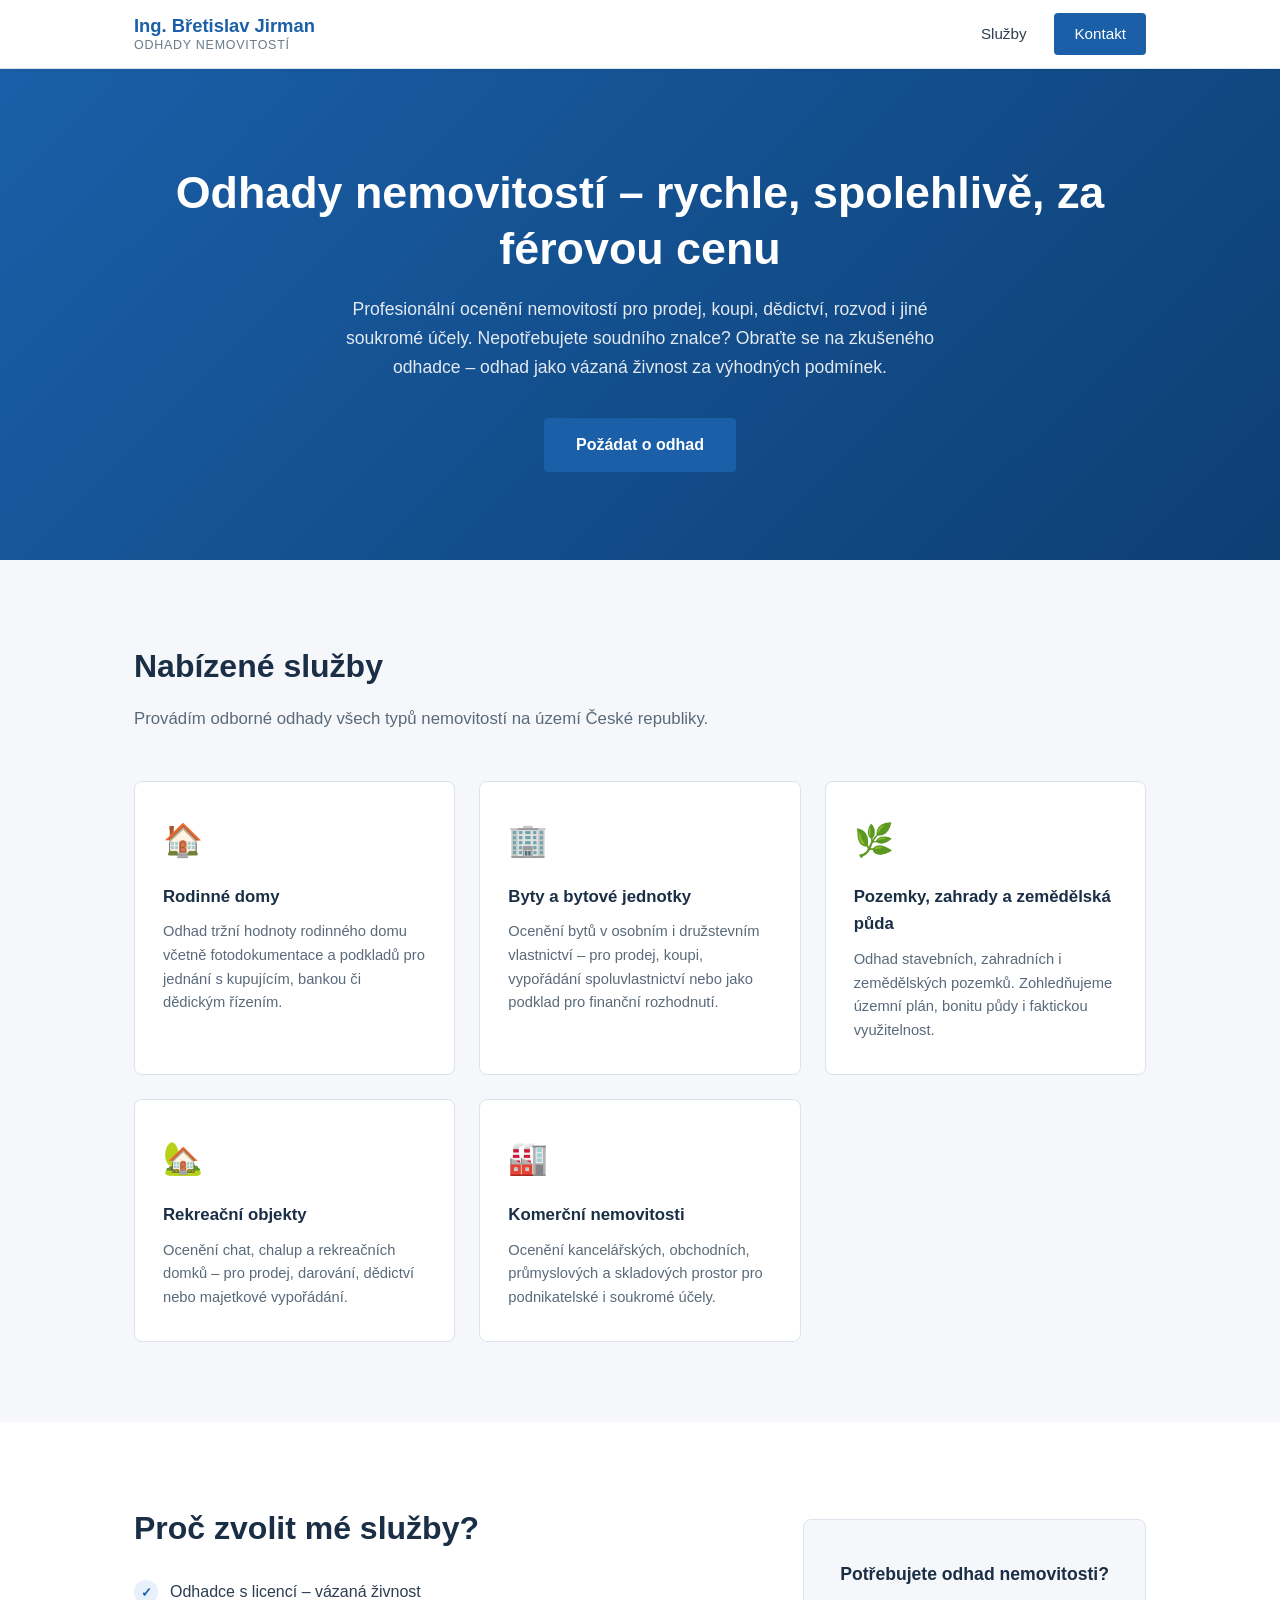
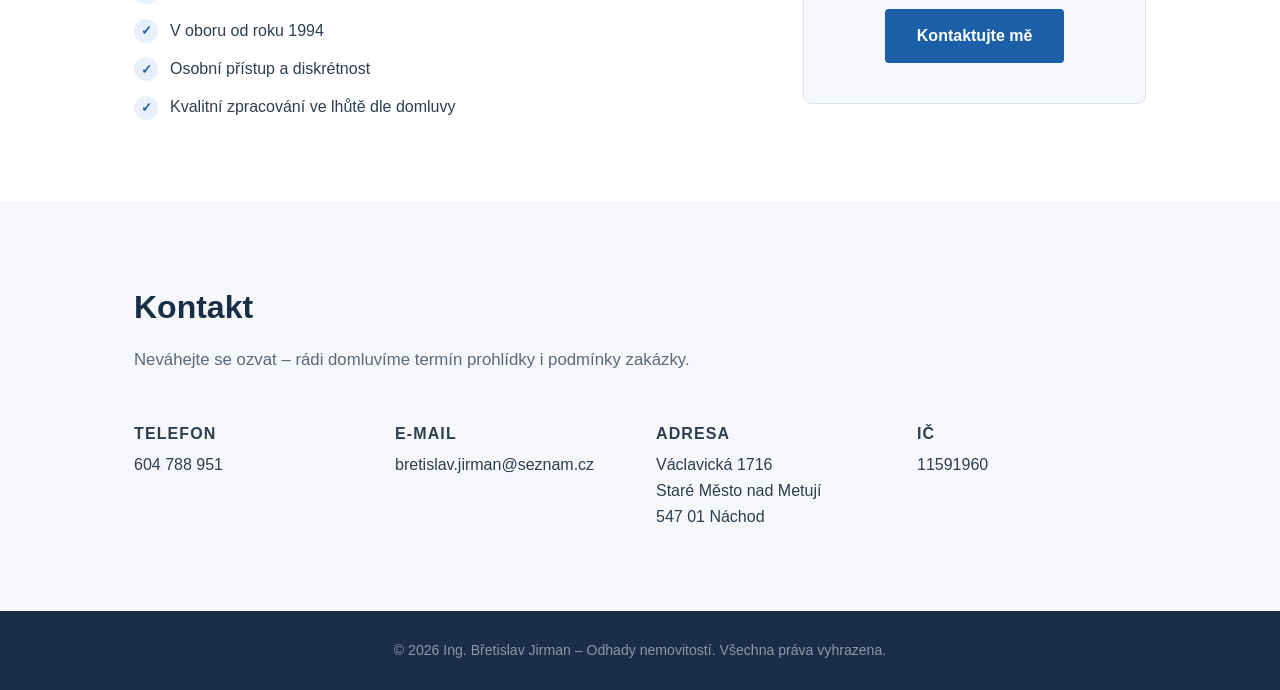
==== znalec/index.html @ d300d103 "feat(znalec): add /znalec page with updated copy and services - New hero h1 and perex (odhadce / váz" ====
<!DOCTYPE html>
<html lang="cs">
<head>
  <meta charset="UTF-8" />
  <meta name="viewport" content="width=device-width, initial-scale=1.0" />
  <title>Odhady a oceňování nemovitostí | Ing. Břetislav Jirman</title>
  <meta name="description" content="Profesionální ocenění nemovitostí pro prodej, koupi, dědictví, rozvod i jiné soukromé účely. Domy, byty, pozemky i komerční objekty po celé ČR. Náchod.">
  <link rel="canonical" href="https://www.jirman.cz/znalec/">

  <meta property="og:type" content="website">
  <meta property="og:url" content="https://www.jirman.cz/znalec/">
  <meta property="og:title" content="Odhady a oceňování nemovitostí | Ing. Břetislav Jirman">
  <meta property="og:description" content="Profesionální ocenění nemovitostí pro prodej, koupi, dědictví, rozvod i jiné soukromé účely. Domy, byty, pozemky i komerční objekty po celé ČR. Náchod.">
  <!-- og:image: doplňte konkrétní 1200×630 obrázek -->
  <meta name="twitter:card" content="summary_large_image">

  <link rel="stylesheet" href="styles.css" />
</head>
<body>

  <!-- HEADER -->
  <header class="site-header">
    <div class="container">
      <div class="logo">
        <span class="logo-name">Ing. Břetislav Jirman</span>
        <span class="logo-tagline">Odhady nemovitostí</span>
      </div>
      <nav class="main-nav">
        <a href="#sluzby">Služby</a>
        <a href="#kontakt" class="btn-nav">Kontakt</a>
      </nav>
    </div>
  </header>

  <!-- HERO -->
  <section class="hero">
    <div class="container">
      <h1>Odhady nemovitostí – rychle, spolehlivě, za férovou cenu</h1>
      <p class="hero-sub">Profesionální ocenění nemovitostí pro prodej, koupi, dědictví, rozvod i jiné soukromé účely. Nepotřebujete soudního znalce? Obraťte se na zkušeného odhadce – odhad jako vázaná živnost za výhodných podmínek.</p>
      <a href="#kontakt" class="btn-primary">Požádat o odhad</a>
    </div>
  </section>

  <!-- SLUŽBY -->
  <section id="sluzby" class="services">
    <div class="container">
      <h2>Nabízené služby</h2>
      <p class="section-sub">Provádím odborné odhady všech typů nemovitostí na území České republiky.</p>
      <div class="services-grid">

        <div class="service-card">
          <div class="service-icon">🏠</div>
          <h3>Rodinné domy</h3>
          <p>Odhad tržní hodnoty rodinného domu včetně fotodokumentace a podkladů pro jednání s kupujícím, bankou či dědickým řízením.</p>
        </div>

        <div class="service-card">
          <div class="service-icon">🏢</div>
          <h3>Byty a bytové jednotky</h3>
          <p>Ocenění bytů v osobním i družstevním vlastnictví – pro prodej, koupi, vypořádání spoluvlastnictví nebo jako podklad pro finanční rozhodnutí.</p>
        </div>

        <div class="service-card">
          <div class="service-icon">🌿</div>
          <h3>Pozemky, zahrady a zemědělská půda</h3>
          <p>Odhad stavebních, zahradních i zemědělských pozemků. Zohledňujeme územní plán, bonitu půdy i faktickou využitelnost.</p>
        </div>

        <div class="service-card">
          <div class="service-icon">🏡</div>
          <h3>Rekreační objekty</h3>
          <p>Ocenění chat, chalup a rekreačních domků – pro prodej, darování, dědictví nebo majetkové vypořádání.</p>
        </div>

        <div class="service-card">
          <div class="service-icon">🏭</div>
          <h3>Komerční nemovitosti</h3>
          <p>Ocenění kancelářských, obchodních, průmyslových a skladových prostor pro podnikatelské i soukromé účely.</p>
        </div>

      </div>
    </div>
  </section>

  <!-- PROČ JÁ -->
  <section class="why">
    <div class="container why-inner">
      <div class="why-text">
        <h2>Proč zvolit mé služby?</h2>
        <ul class="why-list">
          <li><span class="check">✓</span> Odhadce s licencí – vázaná živnost</li>
          <li><span class="check">✓</span> V oboru od roku 1994</li>
          <li><span class="check">✓</span> Osobní přístup a diskrétnost</li>
          <li><span class="check">✓</span> Kvalitní zpracování ve lhůtě dle domluvy</li>
        </ul>
      </div>
      <div class="why-cta">
        <p>Potřebujete odhad nemovitosti?</p>
        <a href="#kontakt" class="btn-primary">Kontaktujte mě</a>
      </div>
    </div>
  </section>

  <!-- KONTAKT -->
  <section id="kontakt" class="contact">
    <div class="container">
      <h2>Kontakt</h2>
      <p class="section-sub">Neváhejte se ozvat – rádi domluvíme termín prohlídky i podmínky zakázky.</p>

      <div class="contact-info-only">
        <div class="contact-item">
          <span class="contact-label">Telefon</span>
          <a href="tel:+420604788951">604 788 951</a>
        </div>
        <div class="contact-item">
          <span class="contact-label">E-mail</span>
          <a href="mailto:bretislav.jirman@seznam.cz">bretislav.jirman@seznam.cz</a>
        </div>
        <div class="contact-item">
          <span class="contact-label">Adresa</span>
          <span>Václavická 1716<br>Staré Město nad Metují<br>547 01 Náchod</span>
        </div>
        <div class="contact-item">
          <span class="contact-label">IČ</span>
          <a href="https://rzp.gov.cz/verejne-udaje/cs/udaje/vyber-subjektu;ico=11591960;roleSubjektu=P" target="_blank" rel="noopener">11591960</a>
        </div>
      </div>
    </div>
  </section>

  <!-- FOOTER -->
  <footer class="site-footer">
    <div class="container">
      <p>&copy; 2026 Ing. Břetislav Jirman – Odhady nemovitostí. Všechna práva vyhrazena.</p>
    </div>
  </footer>

</body>
</html>
---- znalec/styles.css ----
/* ============================================================
   Břetislav Jirman – Odhady nemovitostí
   Profesionální, střídmý styl
   ============================================================ */

/* --- Reset & Base --- */
*, *::before, *::after { box-sizing: border-box; margin: 0; padding: 0; }

html { scroll-behavior: smooth; }

body {
  font-family: 'Segoe UI', Arial, sans-serif;
  font-size: 16px;
  line-height: 1.65;
  color: #2c3e50;
  background: #fff;
}

a { color: #1a5fa8; text-decoration: none; }
a:hover { text-decoration: underline; }

img { max-width: 100%; display: block; }

.container {
  max-width: 1060px;
  margin: 0 auto;
  padding: 0 24px;
}

/* --- Buttons --- */
.btn-primary {
  display: inline-block;
  background: #1a5fa8;
  color: #fff;
  padding: 14px 32px;
  border-radius: 4px;
  font-size: 1rem;
  font-weight: 600;
  border: none;
  cursor: pointer;
  transition: background 0.2s;
}
.btn-primary:hover { background: #154d8a; text-decoration: none; }

.btn-full { width: 100%; text-align: center; }

.btn-nav {
  background: #1a5fa8;
  color: #fff !important;
  padding: 8px 20px;
  border-radius: 4px;
  font-weight: 600;
  transition: background 0.2s;
}
.btn-nav:hover { background: #154d8a; text-decoration: none; }

/* --- Header --- */
.site-header {
  position: sticky;
  top: 0;
  z-index: 100;
  background: #fff;
  border-bottom: 1px solid #dde3ec;
  box-shadow: 0 1px 4px rgba(0,0,0,0.06);
}

.site-header .container {
  display: flex;
  align-items: center;
  justify-content: space-between;
  height: 68px;
}

.logo {
  display: flex;
  flex-direction: column;
  line-height: 1.2;
}
.logo-name {
  font-size: 1.15rem;
  font-weight: 700;
  color: #1a5fa8;
}
.logo-tagline {
  font-size: 0.78rem;
  color: #6b7a8d;
  text-transform: uppercase;
  letter-spacing: 0.06em;
}

.main-nav {
  display: flex;
  align-items: center;
  gap: 28px;
}
.main-nav a {
  font-size: 0.95rem;
  font-weight: 500;
  color: #2c3e50;
}
.main-nav a:hover { color: #1a5fa8; text-decoration: none; }

/* --- Hero --- */
.hero {
  background: linear-gradient(135deg, #1a5fa8 0%, #0d3f73 100%);
  color: #fff;
  padding: 96px 0 88px;
  text-align: center;
}

.hero h1 {
  font-size: clamp(1.8rem, 4vw, 2.8rem);
  font-weight: 700;
  margin-bottom: 18px;
  line-height: 1.25;
}

.hero-sub {
  font-size: 1.1rem;
  opacity: 0.88;
  max-width: 600px;
  margin: 0 auto 36px;
}

/* --- Section commons --- */
.services, .why, .contact {
  padding: 80px 0;
}

h2 {
  font-size: clamp(1.4rem, 3vw, 2rem);
  font-weight: 700;
  color: #1a2e45;
  margin-bottom: 12px;
}

.section-sub {
  color: #5a6a7a;
  font-size: 1.05rem;
  max-width: 600px;
  margin-bottom: 48px;
}

/* --- Services grid --- */
.services { background: #f5f7fa; }

.services-grid {
  display: grid;
  grid-template-columns: repeat(auto-fit, minmax(280px, 1fr));
  gap: 24px;
}

.service-card {
  background: #fff;
  border: 1px solid #dde3ec;
  border-radius: 8px;
  padding: 32px 28px;
  transition: box-shadow 0.2s, border-color 0.2s;
}
.service-card:hover {
  box-shadow: 0 4px 16px rgba(26,95,168,0.1);
  border-color: #b8cee8;
}

.service-icon {
  font-size: 2rem;
  margin-bottom: 16px;
}

.service-card h3 {
  font-size: 1.05rem;
  font-weight: 700;
  color: #1a2e45;
  margin-bottom: 10px;
}

.service-card p {
  font-size: 0.92rem;
  color: #5a6a7a;
  line-height: 1.6;
}

/* --- Why section --- */
.why { background: #fff; }

.why-inner {
  display: flex;
  align-items: center;
  gap: 64px;
  flex-wrap: wrap;
}

.why-text { flex: 1; min-width: 260px; }

.why-list {
  list-style: none;
  margin-top: 24px;
  display: flex;
  flex-direction: column;
  gap: 12px;
}

.why-list li {
  display: flex;
  align-items: center;
  gap: 12px;
  font-size: 1rem;
  color: #2c3e50;
}

.check {
  display: inline-flex;
  align-items: center;
  justify-content: center;
  width: 24px;
  height: 24px;
  background: #e8f0fb;
  color: #1a5fa8;
  border-radius: 50%;
  font-size: 0.8rem;
  font-weight: 700;
  flex-shrink: 0;
}

.why-cta {
  background: #f5f7fa;
  border: 1px solid #dde3ec;
  border-radius: 8px;
  padding: 40px 36px;
  text-align: center;
  min-width: 240px;
}

.why-cta p {
  font-size: 1.1rem;
  font-weight: 600;
  color: #1a2e45;
  margin-bottom: 20px;
}

/* --- Contact --- */
.contact { background: #f5f7fa; }

.contact-info-only {
  display: grid;
  grid-template-columns: repeat(auto-fit, minmax(200px, 1fr));
  gap: 32px;
}

.contact-item {
  display: flex;
  flex-direction: column;
  gap: 4px;
}

.contact-label {
  font-size: 0.78rem;
  text-transform: uppercase;
  letter-spacing: 0.07em;
  color: #8a99ad;
  font-weight: 600;
}

.contact-item span, .contact-item a {
  font-size: 1rem;
  color: #2c3e50;
}

/* --- Footer --- */
.site-footer {
  background: #1a2e45;
  color: #8a99ad;
  text-align: center;
  padding: 28px 0;
  font-size: 0.88rem;
}

/* --- Responsive --- */
@media (max-width: 700px) {
  .why-inner {
    flex-direction: column;
    gap: 36px;
  }

  .why-cta { width: 100%; }

  .hero { padding: 64px 0 56px; }

  .main-nav { gap: 16px; }
}

@media (max-width: 480px) {
  .site-header .container { height: 60px; }
  .logo-name { font-size: 1rem; }
}
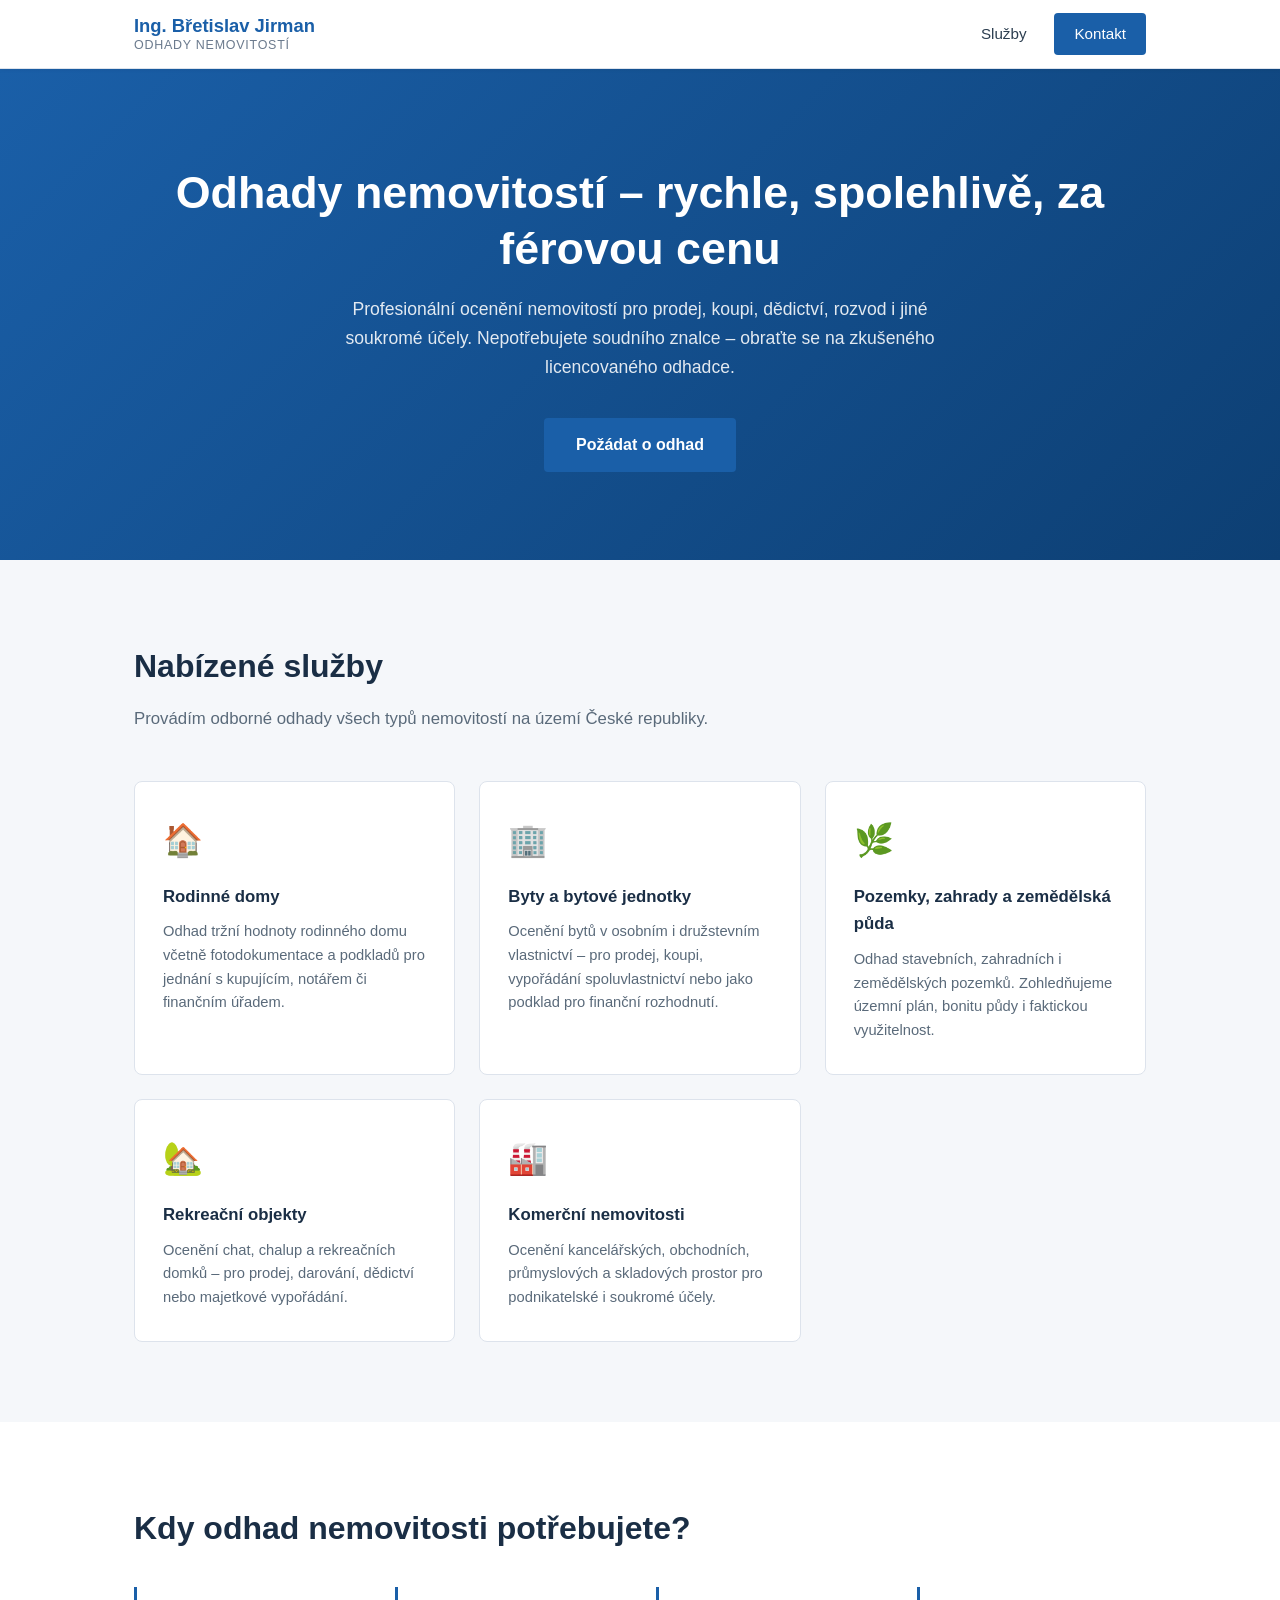
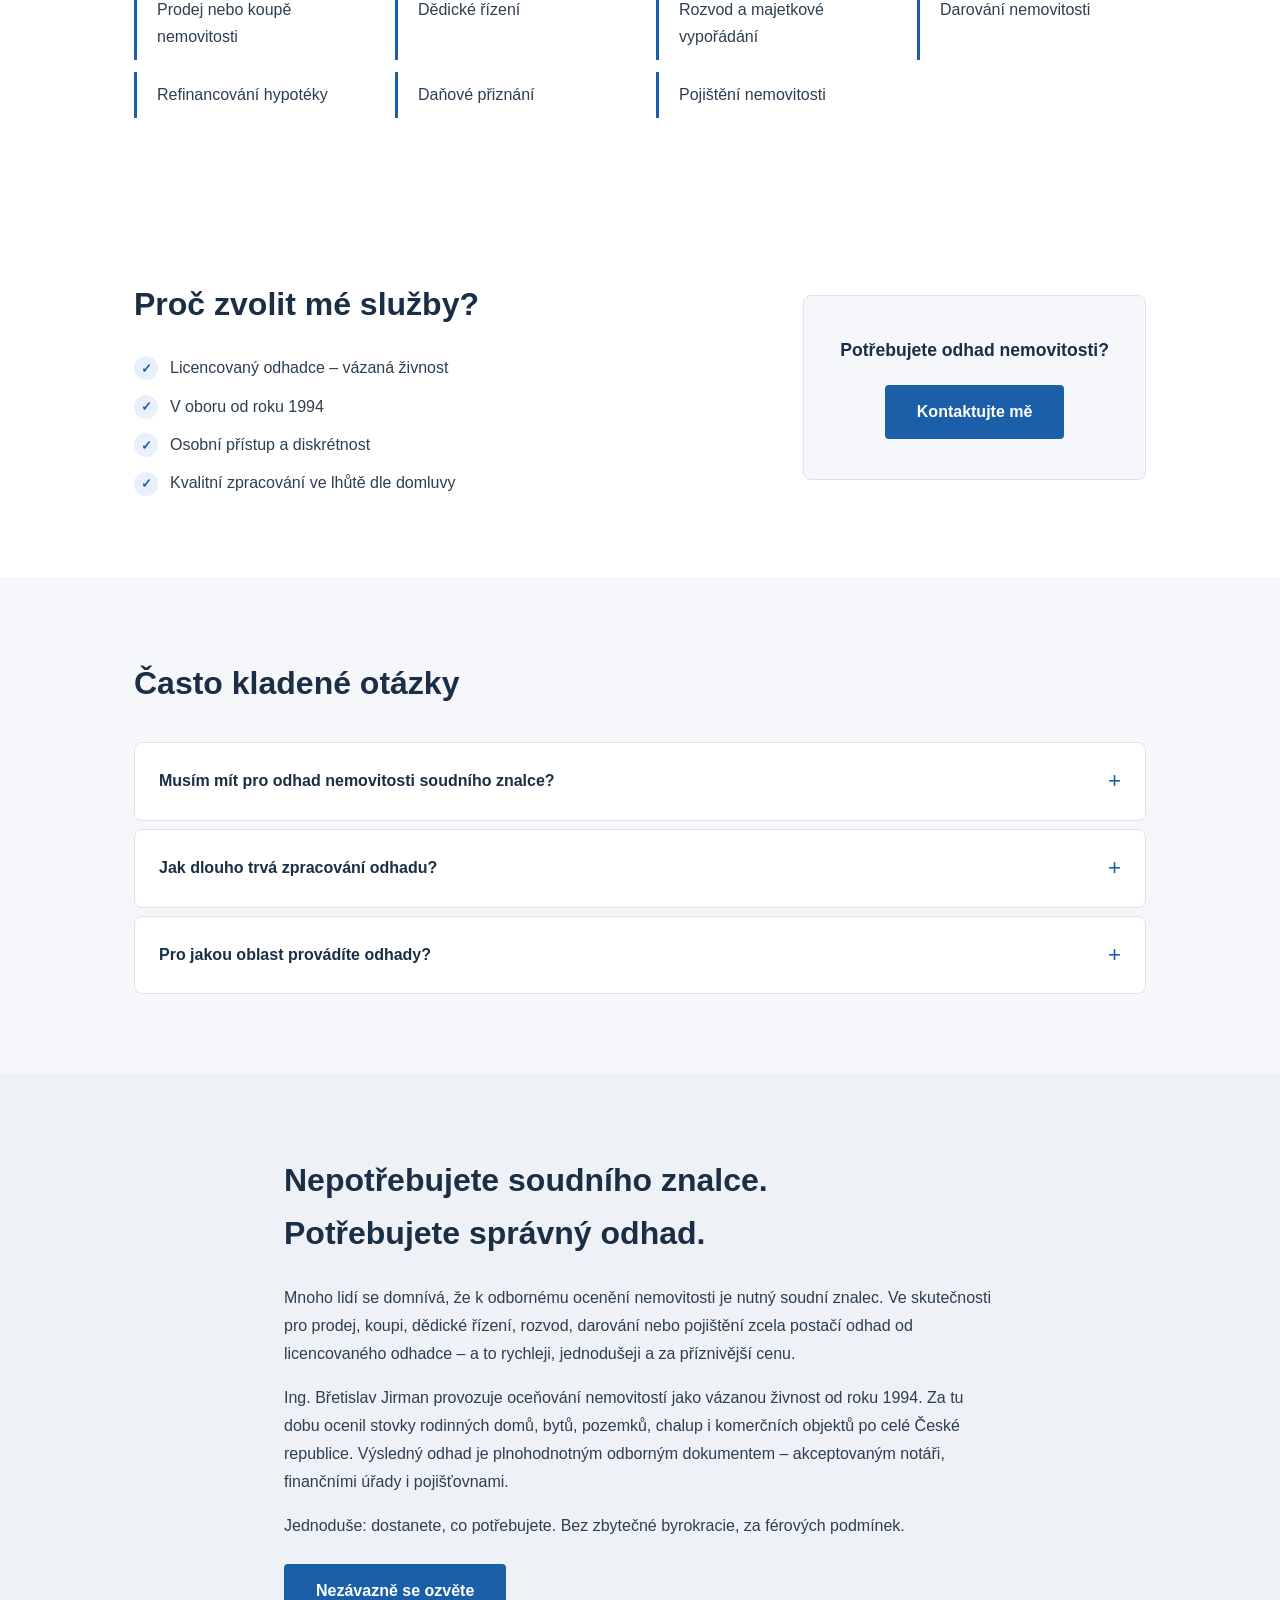
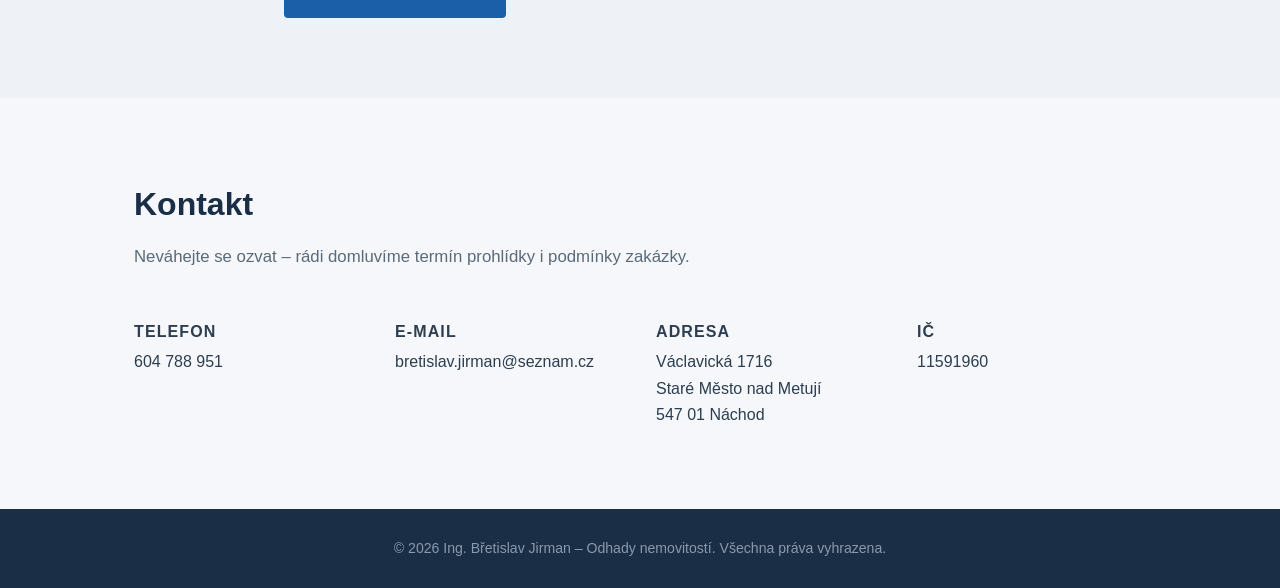
==== commit 02345b75: "feat(znalec): major content update – new sections, SEO, FAQ, PR Meta & SEO: - New title with "Náchod" ====
--- a/znalec/index.html
+++ b/znalec/index.html
@@ -3,16 +3,36 @@
 <head>
   <meta charset="UTF-8" />
   <meta name="viewport" content="width=device-width, initial-scale=1.0" />
-  <title>Odhady a oceňování nemovitostí | Ing. Břetislav Jirman</title>
-  <meta name="description" content="Profesionální ocenění nemovitostí pro prodej, koupi, dědictví, rozvod i jiné soukromé účely. Domy, byty, pozemky i komerční objekty po celé ČR. Náchod.">
+  <title>Odhad nemovitosti Náchod a okolí | Ing. Břetislav Jirman</title>
+  <meta name="description" content="Potřebujete odhad nemovitosti bez soudního znalce? Ocenění domů, bytů, pozemků i chat v Královéhradeckém kraji. Licencovaný odhadce, v oboru od roku 1994. Zavolejte: 604 788 951.">
   <link rel="canonical" href="https://www.jirman.cz/znalec/">
 
   <meta property="og:type" content="website">
   <meta property="og:url" content="https://www.jirman.cz/znalec/">
-  <meta property="og:title" content="Odhady a oceňování nemovitostí | Ing. Břetislav Jirman">
-  <meta property="og:description" content="Profesionální ocenění nemovitostí pro prodej, koupi, dědictví, rozvod i jiné soukromé účely. Domy, byty, pozemky i komerční objekty po celé ČR. Náchod.">
+  <meta property="og:title" content="Odhad nemovitosti Náchod a okolí | Ing. Břetislav Jirman">
+  <meta property="og:description" content="Potřebujete odhad nemovitosti bez soudního znalce? Ocenění domů, bytů, pozemků i chat v Královéhradeckém kraji. Licencovaný odhadce, v oboru od roku 1994. Zavolejte: 604 788 951.">
   <!-- og:image: doplňte konkrétní 1200×630 obrázek -->
   <meta name="twitter:card" content="summary_large_image">
+
+  <script type="application/ld+json">
+  {
+    "@context": "https://schema.org",
+    "@type": "LocalBusiness",
+    "name": "Ing. Břetislav Jirman – Odhady nemovitostí",
+    "description": "Profesionální odhady nemovitostí – domy, byty, pozemky, chaty. Vázaná živnost, v oboru od roku 1994.",
+    "telephone": "+420604788951",
+    "email": "bretislav.jirman@seznam.cz",
+    "address": {
+      "@type": "PostalAddress",
+      "streetAddress": "Václavická 1716",
+      "addressLocality": "Staré Město nad Metují",
+      "postalCode": "547 01",
+      "addressCountry": "CZ"
+    },
+    "areaServed": "Česká republika",
+    "foundingDate": "1994"
+  }
+  </script>
 
   <link rel="stylesheet" href="styles.css" />
 </head>
@@ -36,7 +56,7 @@
   <section class="hero">
     <div class="container">
       <h1>Odhady nemovitostí – rychle, spolehlivě, za férovou cenu</h1>
-      <p class="hero-sub">Profesionální ocenění nemovitostí pro prodej, koupi, dědictví, rozvod i jiné soukromé účely. Nepotřebujete soudního znalce? Obraťte se na zkušeného odhadce – odhad jako vázaná živnost za výhodných podmínek.</p>
+      <p class="hero-sub">Profesionální ocenění nemovitostí pro prodej, koupi, dědictví, rozvod i jiné soukromé účely. Nepotřebujete soudního znalce – obraťte se na zkušeného licencovaného odhadce.</p>
       <a href="#kontakt" class="btn-primary">Požádat o odhad</a>
     </div>
   </section>
@@ -51,7 +71,7 @@
         <div class="service-card">
           <div class="service-icon">🏠</div>
           <h3>Rodinné domy</h3>
-          <p>Odhad tržní hodnoty rodinného domu včetně fotodokumentace a podkladů pro jednání s kupujícím, bankou či dědickým řízením.</p>
+          <p>Odhad tržní hodnoty rodinného domu včetně fotodokumentace a podkladů pro jednání s kupujícím, notářem či finančním úřadem.</p>
         </div>
 
         <div class="service-card">
@@ -79,6 +99,22 @@
         </div>
 
       </div>
+    </div>
+  </section>
+
+  <!-- KDY ODHAD POTŘEBUJETE -->
+  <section class="when-needed">
+    <div class="container">
+      <h2>Kdy odhad nemovitosti potřebujete?</h2>
+      <ul class="when-list">
+        <li>Prodej nebo koupě nemovitosti</li>
+        <li>Dědické řízení</li>
+        <li>Rozvod a majetkové vypořádání</li>
+        <li>Darování nemovitosti</li>
+        <li>Refinancování hypotéky</li>
+        <li>Daňové přiznání</li>
+        <li>Pojištění nemovitosti</li>
+      </ul>
     </div>
   </section>
 
@@ -88,7 +124,7 @@
       <div class="why-text">
         <h2>Proč zvolit mé služby?</h2>
         <ul class="why-list">
-          <li><span class="check">✓</span> Odhadce s licencí – vázaná živnost</li>
+          <li><span class="check">✓</span> Licencovaný odhadce – vázaná živnost</li>
           <li><span class="check">✓</span> V oboru od roku 1994</li>
           <li><span class="check">✓</span> Osobní přístup a diskrétnost</li>
           <li><span class="check">✓</span> Kvalitní zpracování ve lhůtě dle domluvy</li>
@@ -101,6 +137,48 @@
     </div>
   </section>
 
+  <!-- FAQ -->
+  <section class="faq">
+    <div class="container">
+      <h2>Často kladené otázky</h2>
+      <div class="faq-list">
+
+        <details class="faq-item">
+          <summary class="faq-question">Musím mít pro odhad nemovitosti soudního znalce?</summary>
+          <div class="faq-answer">
+            <p>Pro většinu běžných účelů – prodej, dědictví, rozvod, darování nebo refinancování – soudního znalce nepotřebujete. Postačí odhad od licencovaného odhadce provozujícího oceňování jako vázanou živnost. Je to rychlejší a cenově výhodnější.</p>
+          </div>
+        </details>
+
+        <details class="faq-item">
+          <summary class="faq-question">Jak dlouho trvá zpracování odhadu?</summary>
+          <div class="faq-answer">
+            <p>Termín zpracování domluvíme individuálně dle vašich potřeb a situace.</p>
+          </div>
+        </details>
+
+        <details class="faq-item">
+          <summary class="faq-question">Pro jakou oblast provádíte odhady?</summary>
+          <div class="faq-answer">
+            <p>Provádím odhady nemovitostí na celém území České republiky. Nejčastěji se jedná o nemovitosti v Náchodě, okolních obcích a v celém Královéhradeckém kraji.</p>
+          </div>
+        </details>
+
+      </div>
+    </div>
+  </section>
+
+  <!-- PR SEKCE -->
+  <section class="pr-section">
+    <div class="container pr-inner">
+      <h2>Nepotřebujete soudního znalce.<br>Potřebujete správný odhad.</h2>
+      <p>Mnoho lidí se domnívá, že k odbornému ocenění nemovitosti je nutný soudní znalec. Ve skutečnosti pro prodej, koupi, dědické řízení, rozvod, darování nebo pojištění zcela postačí odhad od licencovaného odhadce – a to rychleji, jednodušeji a za příznivější cenu.</p>
+      <p>Ing. Břetislav Jirman provozuje oceňování nemovitostí jako vázanou živnost od roku 1994. Za tu dobu ocenil stovky rodinných domů, bytů, pozemků, chalup i komerčních objektů po celé České republice. Výsledný odhad je plnohodnotným odborným dokumentem – akceptovaným notáři, finančními úřady i pojišťovnami.</p>
+      <p>Jednoduše: dostanete, co potřebujete. Bez zbytečné byrokracie, za férových podmínek.</p>
+      <a href="#kontakt" class="btn-primary">Nezávazně se ozvěte</a>
+    </div>
+  </section>
+
   <!-- KONTAKT -->
   <section id="kontakt" class="contact">
     <div class="container">
--- a/znalec/styles.css
+++ b/znalec/styles.css
@@ -123,7 +123,7 @@
 }
 
 /* --- Section commons --- */
-.services, .why, .contact {
+.services, .why, .contact, .when-needed, .faq, .pr-section {
   padding: 80px 0;
 }
 
@@ -266,6 +266,107 @@
   color: #2c3e50;
 }
 
+/* --- When needed --- */
+.when-needed { background: #fff; }
+
+.when-list {
+  list-style: none;
+  display: grid;
+  grid-template-columns: repeat(auto-fit, minmax(220px, 1fr));
+  gap: 12px 32px;
+  margin-top: 32px;
+}
+
+.when-list li {
+  padding: 10px 0 10px 20px;
+  border-left: 3px solid #1a5fa8;
+  font-size: 1rem;
+  color: #2c3e50;
+}
+
+/* --- FAQ --- */
+.faq { background: #f5f7fa; }
+
+.faq-list {
+  margin-top: 32px;
+  display: flex;
+  flex-direction: column;
+  gap: 8px;
+}
+
+.faq-item {
+  background: #fff;
+  border: 1px solid #dde3ec;
+  border-radius: 8px;
+  overflow: hidden;
+}
+
+.faq-item[open] {
+  border-color: #b8cee8;
+}
+
+.faq-question {
+  display: flex;
+  justify-content: space-between;
+  align-items: center;
+  padding: 20px 24px;
+  font-size: 1rem;
+  font-weight: 600;
+  color: #1a2e45;
+  cursor: pointer;
+  list-style: none;
+  gap: 16px;
+}
+
+.faq-question::-webkit-details-marker { display: none; }
+
+.faq-question::after {
+  content: '+';
+  font-size: 1.4rem;
+  font-weight: 400;
+  color: #1a5fa8;
+  flex-shrink: 0;
+  transition: transform 0.2s;
+}
+
+.faq-item[open] .faq-question::after {
+  transform: rotate(45deg);
+}
+
+.faq-answer {
+  padding: 0 24px 20px;
+  border-top: 1px solid #f0f3f7;
+}
+
+.faq-answer p {
+  font-size: 0.97rem;
+  color: #5a6a7a;
+  line-height: 1.7;
+  margin-top: 16px;
+}
+
+/* --- PR section --- */
+.pr-section { background: #eef2f7; }
+
+.pr-inner {
+  max-width: 760px;
+}
+
+.pr-inner h2 {
+  margin-bottom: 24px;
+}
+
+.pr-inner p {
+  font-size: 1rem;
+  color: #2c3e50;
+  line-height: 1.75;
+  margin-bottom: 16px;
+}
+
+.pr-inner .btn-primary {
+  margin-top: 8px;
+}
+
 /* --- Footer --- */
 .site-footer {
   background: #1a2e45;
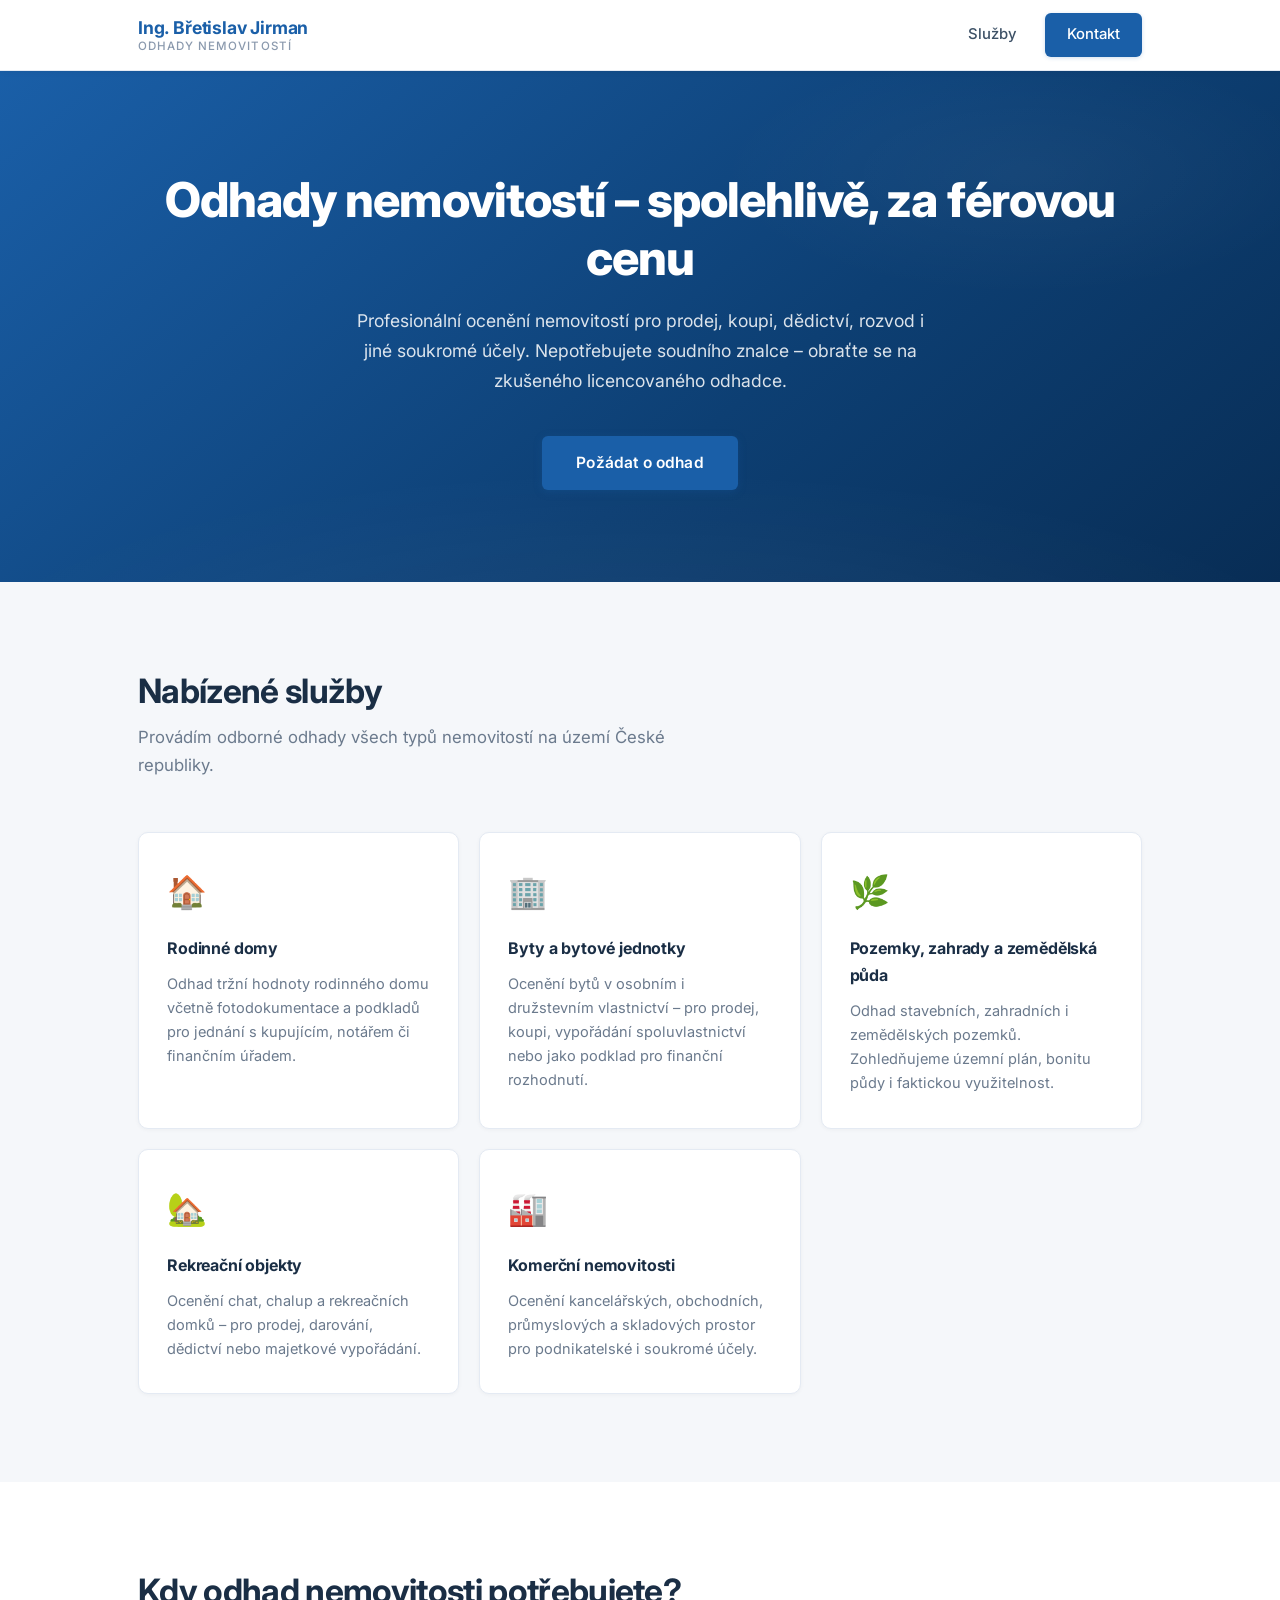
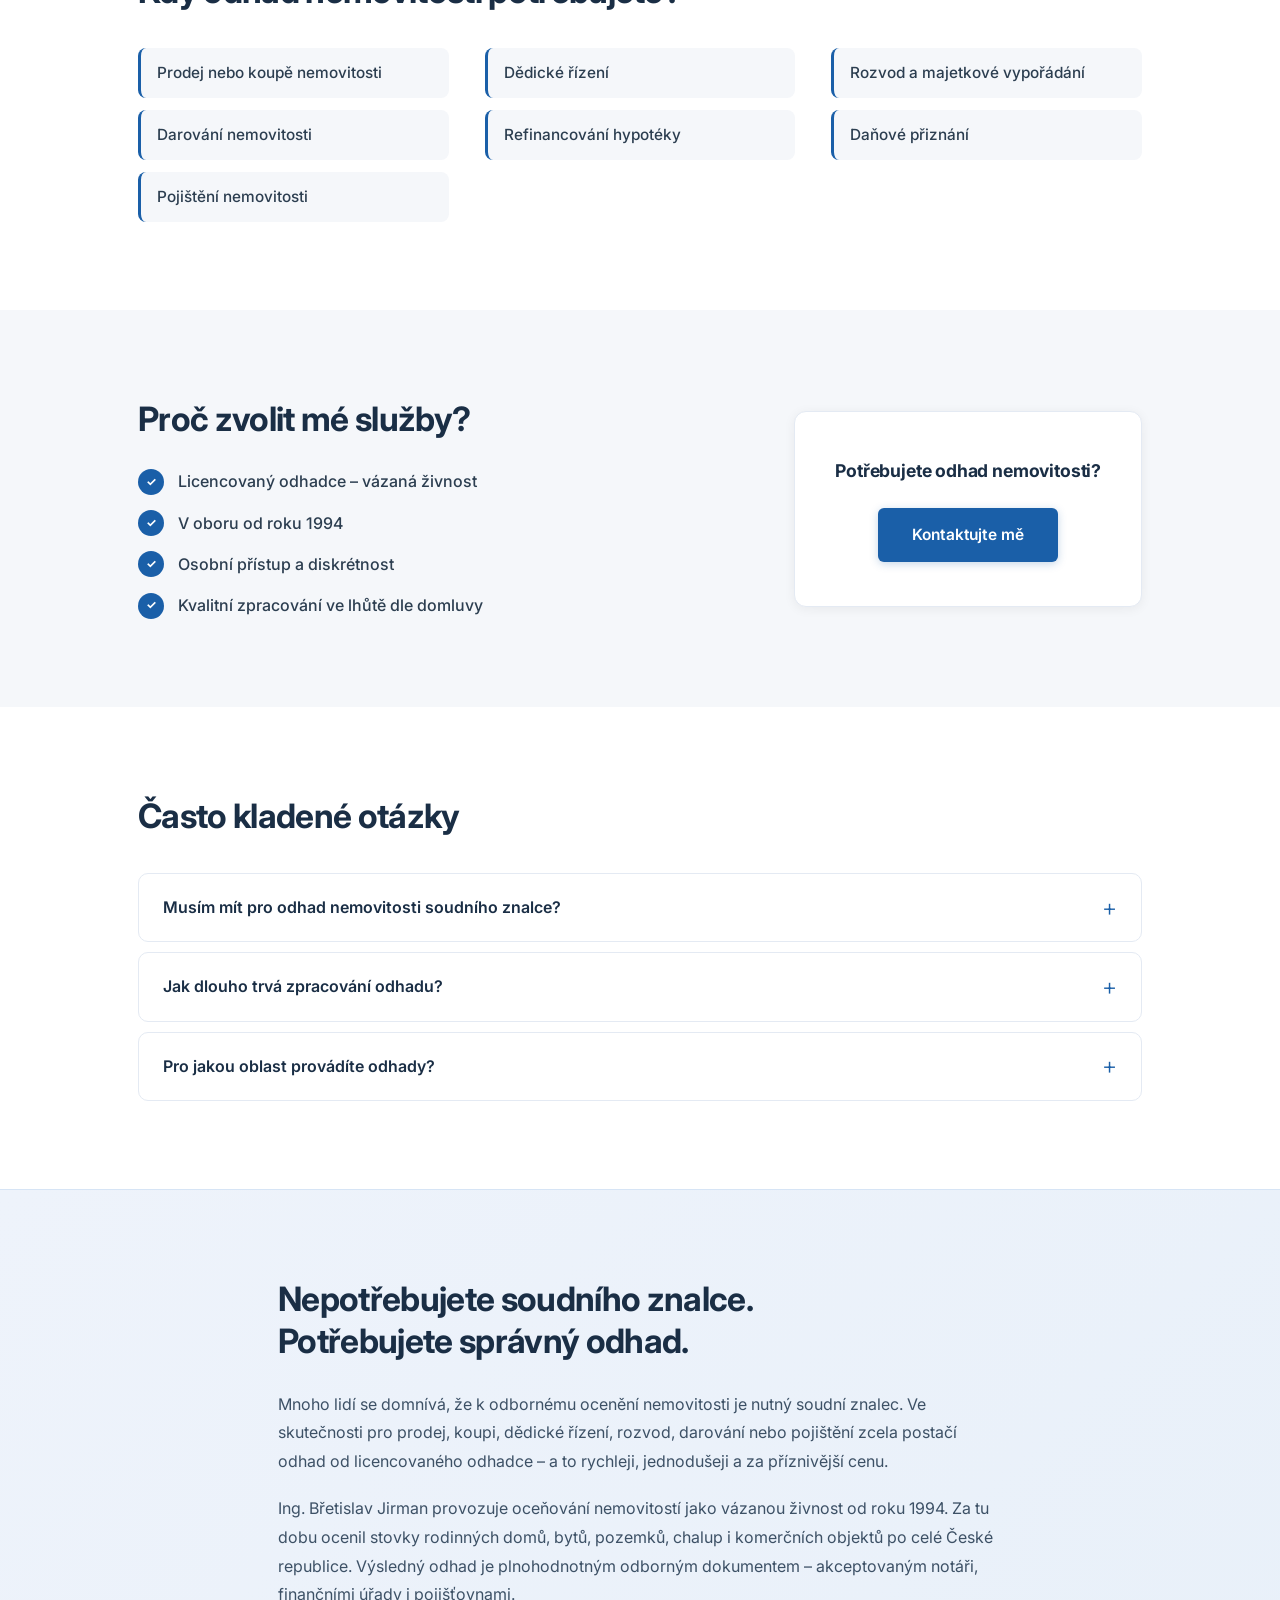
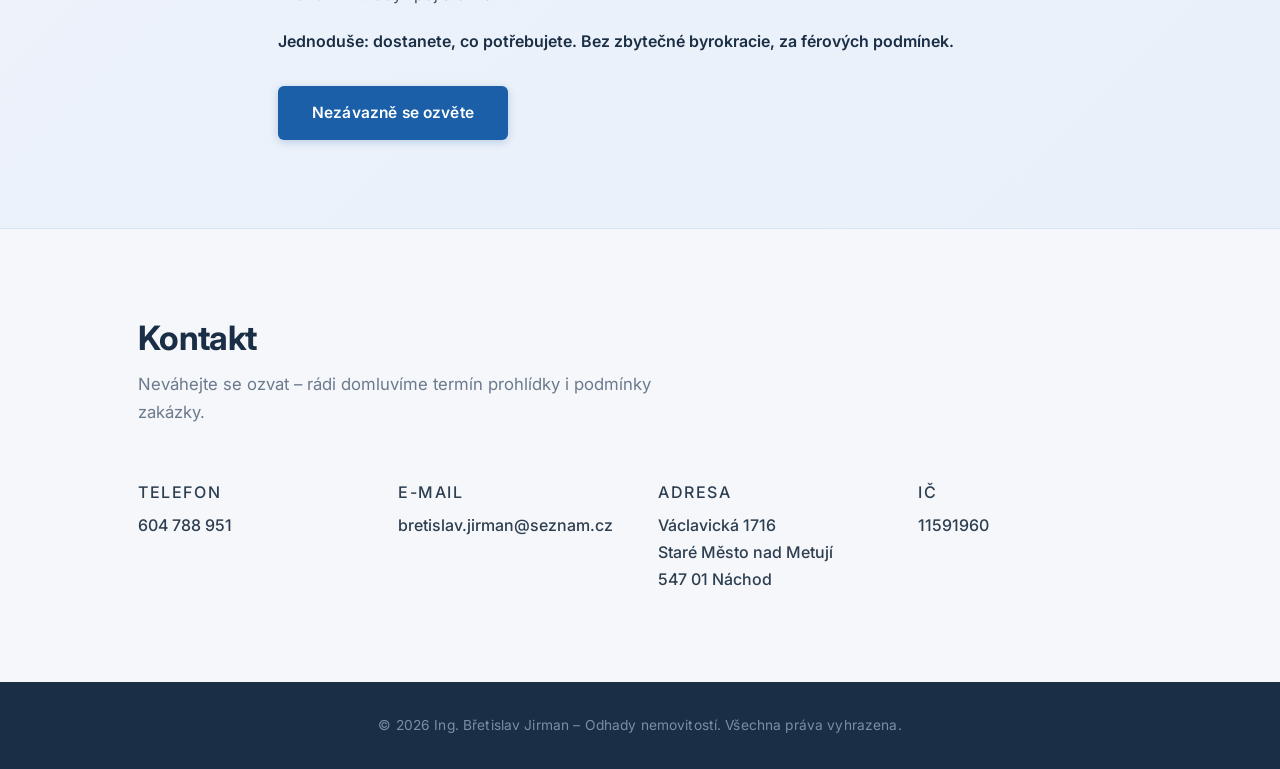
==== commit cd57d4ad: "style(znalec): polish design – Inter font, refined typography and layout - H1: remove "rychle" from " ====
--- a/znalec/index.html
+++ b/znalec/index.html
@@ -34,6 +34,9 @@
   }
   </script>
 
+  <link rel="preconnect" href="https://fonts.googleapis.com">
+  <link rel="preconnect" href="https://fonts.gstatic.com" crossorigin>
+  <link href="https://fonts.googleapis.com/css2?family=Inter:wght@400;500;600;700;800&display=swap" rel="stylesheet">
   <link rel="stylesheet" href="styles.css" />
 </head>
 <body>
@@ -55,7 +58,7 @@
   <!-- HERO -->
   <section class="hero">
     <div class="container">
-      <h1>Odhady nemovitostí – rychle, spolehlivě, za férovou cenu</h1>
+      <h1>Odhady nemovitostí – spolehlivě, za férovou cenu</h1>
       <p class="hero-sub">Profesionální ocenění nemovitostí pro prodej, koupi, dědictví, rozvod i jiné soukromé účely. Nepotřebujete soudního znalce – obraťte se na zkušeného licencovaného odhadce.</p>
       <a href="#kontakt" class="btn-primary">Požádat o odhad</a>
     </div>
--- a/znalec/styles.css
+++ b/znalec/styles.css
@@ -1,6 +1,5 @@
 /* ============================================================
    Břetislav Jirman – Odhady nemovitostí
-   Profesionální, střídmý styl
    ============================================================ */
 
 /* --- Reset & Base --- */
@@ -9,11 +8,12 @@
 html { scroll-behavior: smooth; }
 
 body {
-  font-family: 'Segoe UI', Arial, sans-serif;
+  font-family: 'Inter', 'Segoe UI', Arial, sans-serif;
   font-size: 16px;
-  line-height: 1.65;
+  line-height: 1.7;
   color: #2c3e50;
   background: #fff;
+  -webkit-font-smoothing: antialiased;
 }
 
 a { color: #1a5fa8; text-decoration: none; }
@@ -24,7 +24,7 @@
 .container {
   max-width: 1060px;
   margin: 0 auto;
-  padding: 0 24px;
+  padding: 0 28px;
 }
 
 /* --- Buttons --- */
@@ -32,25 +32,32 @@
   display: inline-block;
   background: #1a5fa8;
   color: #fff;
-  padding: 14px 32px;
-  border-radius: 4px;
-  font-size: 1rem;
+  padding: 14px 34px;
+  border-radius: 6px;
+  font-size: 0.97rem;
   font-weight: 600;
+  letter-spacing: 0.01em;
   border: none;
   cursor: pointer;
-  transition: background 0.2s;
-}
-.btn-primary:hover { background: #154d8a; text-decoration: none; }
-
-.btn-full { width: 100%; text-align: center; }
+  transition: background 0.2s, box-shadow 0.2s, transform 0.15s;
+  box-shadow: 0 2px 8px rgba(26,95,168,0.25);
+}
+.btn-primary:hover {
+  background: #154d8a;
+  box-shadow: 0 4px 16px rgba(26,95,168,0.35);
+  transform: translateY(-1px);
+  text-decoration: none;
+}
 
 .btn-nav {
   background: #1a5fa8;
   color: #fff !important;
-  padding: 8px 20px;
-  border-radius: 4px;
+  padding: 9px 22px;
+  border-radius: 6px;
   font-weight: 600;
-  transition: background 0.2s;
+  font-size: 0.92rem;
+  transition: background 0.2s, box-shadow 0.2s;
+  box-shadow: 0 1px 4px rgba(26,95,168,0.2);
 }
 .btn-nav:hover { background: #154d8a; text-decoration: none; }
 
@@ -59,33 +66,36 @@
   position: sticky;
   top: 0;
   z-index: 100;
-  background: #fff;
-  border-bottom: 1px solid #dde3ec;
-  box-shadow: 0 1px 4px rgba(0,0,0,0.06);
+  background: rgba(255,255,255,0.97);
+  backdrop-filter: blur(8px);
+  border-bottom: 1px solid #e4eaf3;
+  box-shadow: 0 1px 6px rgba(0,0,0,0.06);
 }
 
 .site-header .container {
   display: flex;
   align-items: center;
   justify-content: space-between;
-  height: 68px;
+  height: 70px;
 }
 
 .logo {
   display: flex;
   flex-direction: column;
-  line-height: 1.2;
+  line-height: 1.25;
 }
 .logo-name {
-  font-size: 1.15rem;
+  font-size: 1.1rem;
   font-weight: 700;
   color: #1a5fa8;
+  letter-spacing: -0.01em;
 }
 .logo-tagline {
-  font-size: 0.78rem;
-  color: #6b7a8d;
+  font-size: 0.72rem;
+  color: #8a99ad;
   text-transform: uppercase;
-  letter-spacing: 0.06em;
+  letter-spacing: 0.09em;
+  font-weight: 500;
 }
 
 .main-nav {
@@ -94,176 +104,115 @@
   gap: 28px;
 }
 .main-nav a {
-  font-size: 0.95rem;
+  font-size: 0.93rem;
   font-weight: 500;
-  color: #2c3e50;
+  color: #3d5166;
+  transition: color 0.15s;
 }
 .main-nav a:hover { color: #1a5fa8; text-decoration: none; }
 
 /* --- Hero --- */
 .hero {
-  background: linear-gradient(135deg, #1a5fa8 0%, #0d3f73 100%);
+  background: linear-gradient(140deg, #1a5fa8 0%, #0d3f73 60%, #082d55 100%);
   color: #fff;
-  padding: 96px 0 88px;
+  padding: 100px 0 92px;
   text-align: center;
-}
+  position: relative;
+  overflow: hidden;
+}
+
+.hero::before {
+  content: '';
+  position: absolute;
+  inset: 0;
+  background:
+    radial-gradient(ellipse 80% 60% at 50% 120%, rgba(255,255,255,0.06) 0%, transparent 70%),
+    radial-gradient(ellipse 40% 40% at 80% 20%, rgba(255,255,255,0.04) 0%, transparent 60%);
+  pointer-events: none;
+}
+
+.hero .container { position: relative; }
 
 .hero h1 {
-  font-size: clamp(1.8rem, 4vw, 2.8rem);
-  font-weight: 700;
-  margin-bottom: 18px;
-  line-height: 1.25;
+  font-size: clamp(2rem, 4.5vw, 3rem);
+  font-weight: 800;
+  margin-bottom: 20px;
+  line-height: 1.2;
+  letter-spacing: -0.02em;
 }
 
 .hero-sub {
   font-size: 1.1rem;
-  opacity: 0.88;
-  max-width: 600px;
-  margin: 0 auto 36px;
+  opacity: 0.85;
+  max-width: 580px;
+  margin: 0 auto 40px;
+  line-height: 1.7;
+  font-weight: 400;
 }
 
 /* --- Section commons --- */
 .services, .why, .contact, .when-needed, .faq, .pr-section {
-  padding: 80px 0;
+  padding: 88px 0;
 }
 
 h2 {
-  font-size: clamp(1.4rem, 3vw, 2rem);
+  font-size: clamp(1.5rem, 3vw, 2.1rem);
   font-weight: 700;
   color: #1a2e45;
   margin-bottom: 12px;
+  letter-spacing: -0.02em;
+  line-height: 1.25;
 }
 
 .section-sub {
-  color: #5a6a7a;
+  color: #6b7a8d;
   font-size: 1.05rem;
-  max-width: 600px;
-  margin-bottom: 48px;
-}
-
-/* --- Services grid --- */
+  max-width: 580px;
+  margin-bottom: 52px;
+  line-height: 1.65;
+}
+
+/* --- Services --- */
 .services { background: #f5f7fa; }
 
 .services-grid {
   display: grid;
-  grid-template-columns: repeat(auto-fit, minmax(280px, 1fr));
-  gap: 24px;
+  grid-template-columns: repeat(auto-fit, minmax(290px, 1fr));
+  gap: 20px;
 }
 
 .service-card {
   background: #fff;
-  border: 1px solid #dde3ec;
-  border-radius: 8px;
+  border: 1px solid #e4eaf3;
+  border-radius: 10px;
   padding: 32px 28px;
-  transition: box-shadow 0.2s, border-color 0.2s;
+  transition: box-shadow 0.25s, border-color 0.25s, transform 0.2s;
+  box-shadow: 0 1px 4px rgba(0,0,0,0.04);
 }
 .service-card:hover {
-  box-shadow: 0 4px 16px rgba(26,95,168,0.1);
+  box-shadow: 0 8px 28px rgba(26,95,168,0.12);
   border-color: #b8cee8;
+  transform: translateY(-2px);
 }
 
 .service-icon {
   font-size: 2rem;
   margin-bottom: 16px;
+  display: block;
 }
 
 .service-card h3 {
-  font-size: 1.05rem;
+  font-size: 1rem;
   font-weight: 700;
   color: #1a2e45;
   margin-bottom: 10px;
+  letter-spacing: -0.01em;
 }
 
 .service-card p {
-  font-size: 0.92rem;
-  color: #5a6a7a;
-  line-height: 1.6;
-}
-
-/* --- Why section --- */
-.why { background: #fff; }
-
-.why-inner {
-  display: flex;
-  align-items: center;
-  gap: 64px;
-  flex-wrap: wrap;
-}
-
-.why-text { flex: 1; min-width: 260px; }
-
-.why-list {
-  list-style: none;
-  margin-top: 24px;
-  display: flex;
-  flex-direction: column;
-  gap: 12px;
-}
-
-.why-list li {
-  display: flex;
-  align-items: center;
-  gap: 12px;
-  font-size: 1rem;
-  color: #2c3e50;
-}
-
-.check {
-  display: inline-flex;
-  align-items: center;
-  justify-content: center;
-  width: 24px;
-  height: 24px;
-  background: #e8f0fb;
-  color: #1a5fa8;
-  border-radius: 50%;
-  font-size: 0.8rem;
-  font-weight: 700;
-  flex-shrink: 0;
-}
-
-.why-cta {
-  background: #f5f7fa;
-  border: 1px solid #dde3ec;
-  border-radius: 8px;
-  padding: 40px 36px;
-  text-align: center;
-  min-width: 240px;
-}
-
-.why-cta p {
-  font-size: 1.1rem;
-  font-weight: 600;
-  color: #1a2e45;
-  margin-bottom: 20px;
-}
-
-/* --- Contact --- */
-.contact { background: #f5f7fa; }
-
-.contact-info-only {
-  display: grid;
-  grid-template-columns: repeat(auto-fit, minmax(200px, 1fr));
-  gap: 32px;
-}
-
-.contact-item {
-  display: flex;
-  flex-direction: column;
-  gap: 4px;
-}
-
-.contact-label {
-  font-size: 0.78rem;
-  text-transform: uppercase;
-  letter-spacing: 0.07em;
-  color: #8a99ad;
-  font-weight: 600;
-}
-
-.contact-item span, .contact-item a {
-  font-size: 1rem;
-  color: #2c3e50;
+  font-size: 0.91rem;
+  color: #6b7a8d;
+  line-height: 1.65;
 }
 
 /* --- When needed --- */
@@ -272,37 +221,108 @@
 .when-list {
   list-style: none;
   display: grid;
-  grid-template-columns: repeat(auto-fit, minmax(220px, 1fr));
-  gap: 12px 32px;
-  margin-top: 32px;
+  grid-template-columns: repeat(auto-fit, minmax(230px, 1fr));
+  gap: 12px 36px;
+  margin-top: 36px;
 }
 
 .when-list li {
-  padding: 10px 0 10px 20px;
+  display: flex;
+  align-items: center;
+  gap: 12px;
+  padding: 12px 16px;
+  background: #f5f7fa;
+  border-radius: 8px;
   border-left: 3px solid #1a5fa8;
+  font-size: 0.96rem;
+  color: #2c3e50;
+  font-weight: 500;
+  transition: background 0.15s;
+}
+.when-list li:hover { background: #eef2f8; }
+
+/* --- Why section --- */
+.why { background: #f5f7fa; }
+
+.why-inner {
+  display: flex;
+  align-items: center;
+  gap: 64px;
+  flex-wrap: wrap;
+}
+
+.why-text { flex: 1; min-width: 260px; }
+
+.why-list {
+  list-style: none;
+  margin-top: 28px;
+  display: flex;
+  flex-direction: column;
+  gap: 14px;
+}
+
+.why-list li {
+  display: flex;
+  align-items: center;
+  gap: 14px;
   font-size: 1rem;
   color: #2c3e50;
+  font-weight: 500;
+}
+
+.check {
+  display: inline-flex;
+  align-items: center;
+  justify-content: center;
+  width: 26px;
+  height: 26px;
+  background: #1a5fa8;
+  color: #fff;
+  border-radius: 50%;
+  font-size: 0.75rem;
+  font-weight: 700;
+  flex-shrink: 0;
+}
+
+.why-cta {
+  background: #fff;
+  border: 1px solid #e4eaf3;
+  border-radius: 12px;
+  padding: 44px 40px;
+  text-align: center;
+  min-width: 260px;
+  box-shadow: 0 2px 12px rgba(0,0,0,0.06);
+}
+
+.why-cta p {
+  font-size: 1.1rem;
+  font-weight: 700;
+  color: #1a2e45;
+  margin-bottom: 22px;
+  letter-spacing: -0.01em;
 }
 
 /* --- FAQ --- */
-.faq { background: #f5f7fa; }
+.faq { background: #fff; }
 
 .faq-list {
-  margin-top: 32px;
+  margin-top: 36px;
   display: flex;
   flex-direction: column;
-  gap: 8px;
+  gap: 10px;
 }
 
 .faq-item {
   background: #fff;
-  border: 1px solid #dde3ec;
-  border-radius: 8px;
+  border: 1px solid #e4eaf3;
+  border-radius: 10px;
   overflow: hidden;
+  transition: border-color 0.2s, box-shadow 0.2s;
 }
 
 .faq-item[open] {
   border-color: #b8cee8;
+  box-shadow: 0 4px 16px rgba(26,95,168,0.08);
 }
 
 .faq-question {
@@ -316,17 +336,19 @@
   cursor: pointer;
   list-style: none;
   gap: 16px;
-}
-
+  transition: background 0.15s;
+}
+.faq-question:hover { background: #f8fafc; }
 .faq-question::-webkit-details-marker { display: none; }
 
 .faq-question::after {
   content: '+';
-  font-size: 1.4rem;
-  font-weight: 400;
+  font-size: 1.5rem;
+  font-weight: 300;
   color: #1a5fa8;
   flex-shrink: 0;
-  transition: transform 0.2s;
+  line-height: 1;
+  transition: transform 0.25s ease;
 }
 
 .faq-item[open] .faq-question::after {
@@ -334,63 +356,107 @@
 }
 
 .faq-answer {
-  padding: 0 24px 20px;
+  padding: 0 24px 22px;
   border-top: 1px solid #f0f3f7;
 }
 
 .faq-answer p {
   font-size: 0.97rem;
   color: #5a6a7a;
-  line-height: 1.7;
-  margin-top: 16px;
+  line-height: 1.75;
+  margin-top: 18px;
 }
 
 /* --- PR section --- */
-.pr-section { background: #eef2f7; }
+.pr-section {
+  background: linear-gradient(135deg, #eef3fb 0%, #e8f0f9 100%);
+  border-top: 1px solid #d6e4f5;
+  border-bottom: 1px solid #d6e4f5;
+}
 
 .pr-inner {
-  max-width: 760px;
+  max-width: 780px;
 }
 
 .pr-inner h2 {
-  margin-bottom: 24px;
+  margin-bottom: 28px;
 }
 
 .pr-inner p {
   font-size: 1rem;
+  color: #3d5166;
+  line-height: 1.8;
+  margin-bottom: 18px;
+}
+
+.pr-inner p:last-of-type {
+  font-weight: 600;
+  color: #1a2e45;
+}
+
+.pr-inner .btn-primary {
+  margin-top: 12px;
+}
+
+/* --- Contact --- */
+.contact { background: #f5f7fa; }
+
+.contact-info-only {
+  display: grid;
+  grid-template-columns: repeat(auto-fit, minmax(200px, 1fr));
+  gap: 36px;
+  margin-top: 8px;
+}
+
+.contact-item {
+  display: flex;
+  flex-direction: column;
+  gap: 6px;
+}
+
+.contact-label {
+  font-size: 0.72rem;
+  text-transform: uppercase;
+  letter-spacing: 0.1em;
+  color: #8a99ad;
+  font-weight: 600;
+}
+
+.contact-item span,
+.contact-item a {
+  font-size: 1rem;
   color: #2c3e50;
-  line-height: 1.75;
-  margin-bottom: 16px;
-}
-
-.pr-inner .btn-primary {
-  margin-top: 8px;
-}
+  font-weight: 500;
+}
+
+.contact-item a:hover { color: #1a5fa8; }
 
 /* --- Footer --- */
 .site-footer {
   background: #1a2e45;
-  color: #8a99ad;
+  color: #7a8fa3;
   text-align: center;
-  padding: 28px 0;
-  font-size: 0.88rem;
+  padding: 32px 0;
+  font-size: 0.86rem;
+  letter-spacing: 0.01em;
 }
 
 /* --- Responsive --- */
-@media (max-width: 700px) {
+@media (max-width: 780px) {
   .why-inner {
     flex-direction: column;
     gap: 36px;
   }
-
   .why-cta { width: 100%; }
-
-  .hero { padding: 64px 0 56px; }
-
+  .hero { padding: 72px 0 64px; }
   .main-nav { gap: 16px; }
+  .services, .why, .contact, .when-needed, .faq, .pr-section { padding: 64px 0; }
 }
 
 @media (max-width: 480px) {
-  .site-header .container { height: 60px; }
+  .site-header .container { height: 62px; }
   .logo-name { font-size: 1rem; }
-}
+  .hero h1 { font-size: 1.8rem; }
+  .when-list { grid-template-columns: 1fr; }
+  .container { padding: 0 18px; }
+}
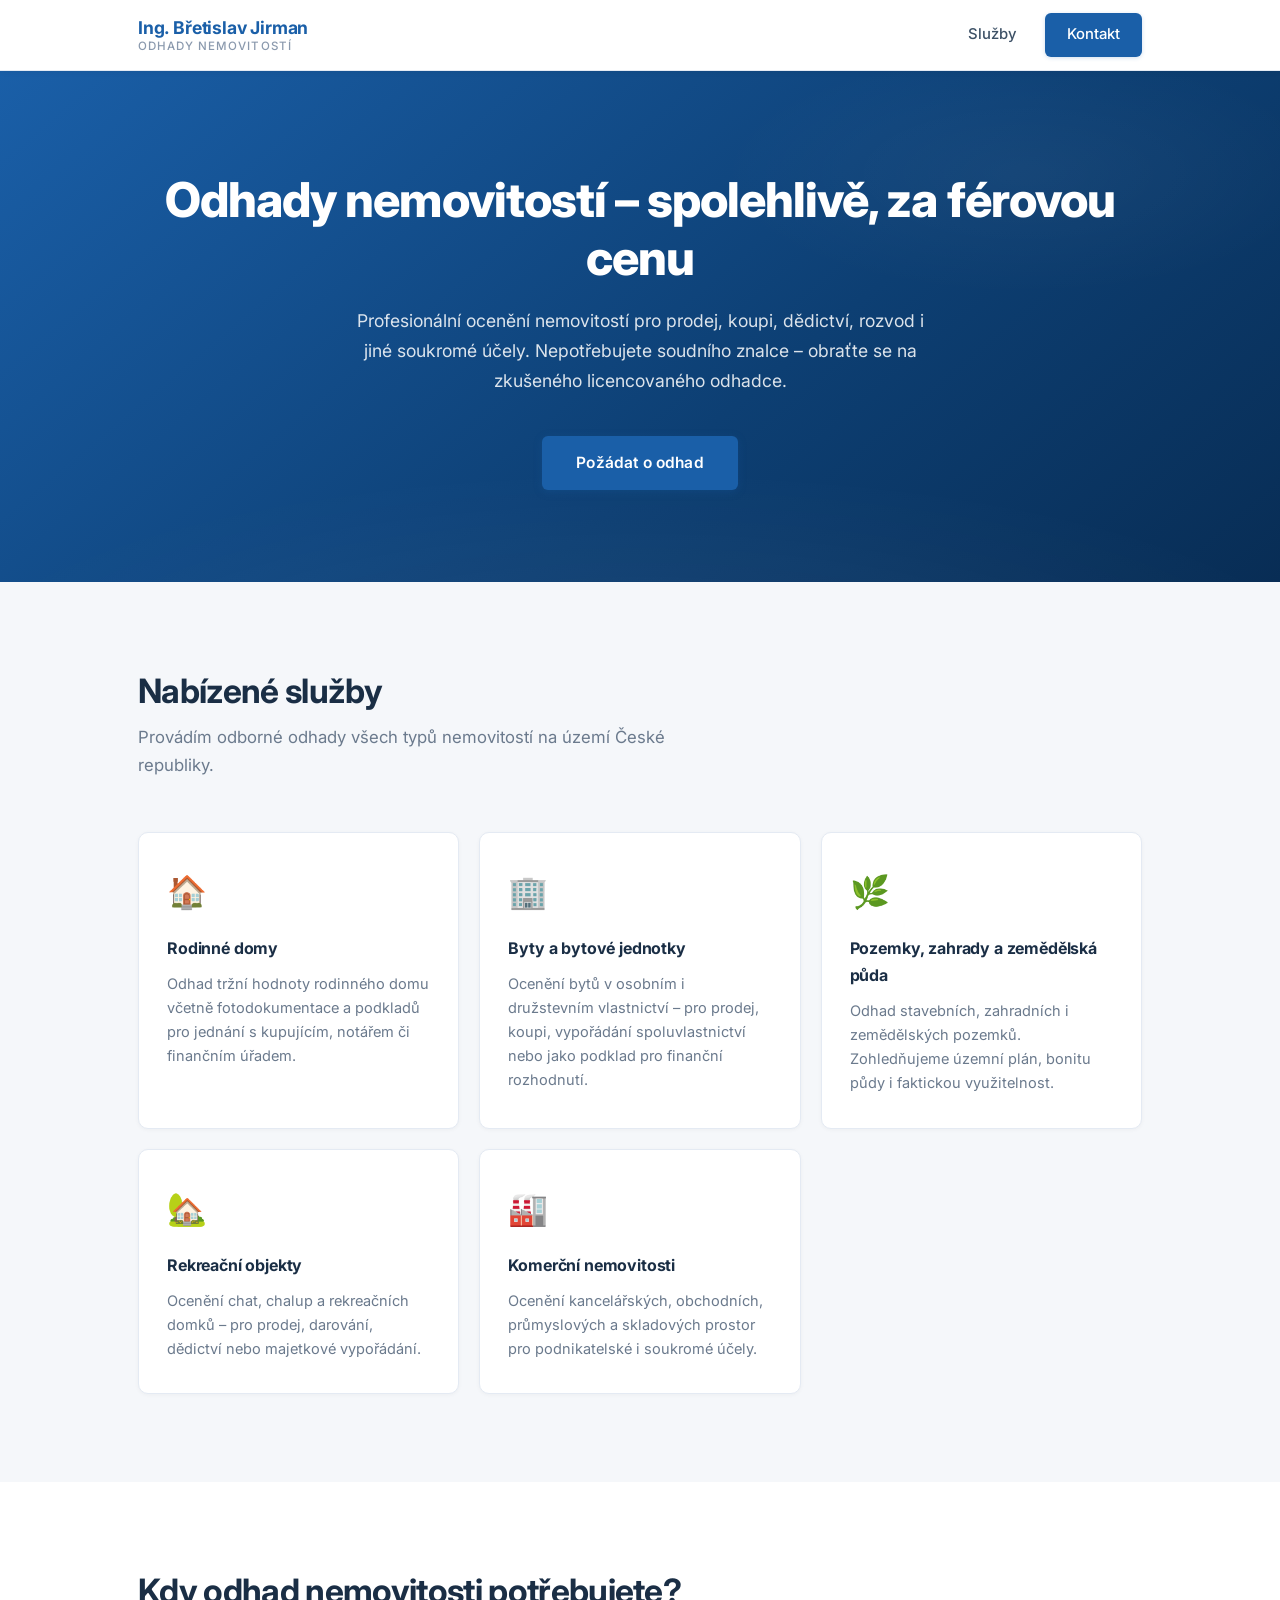
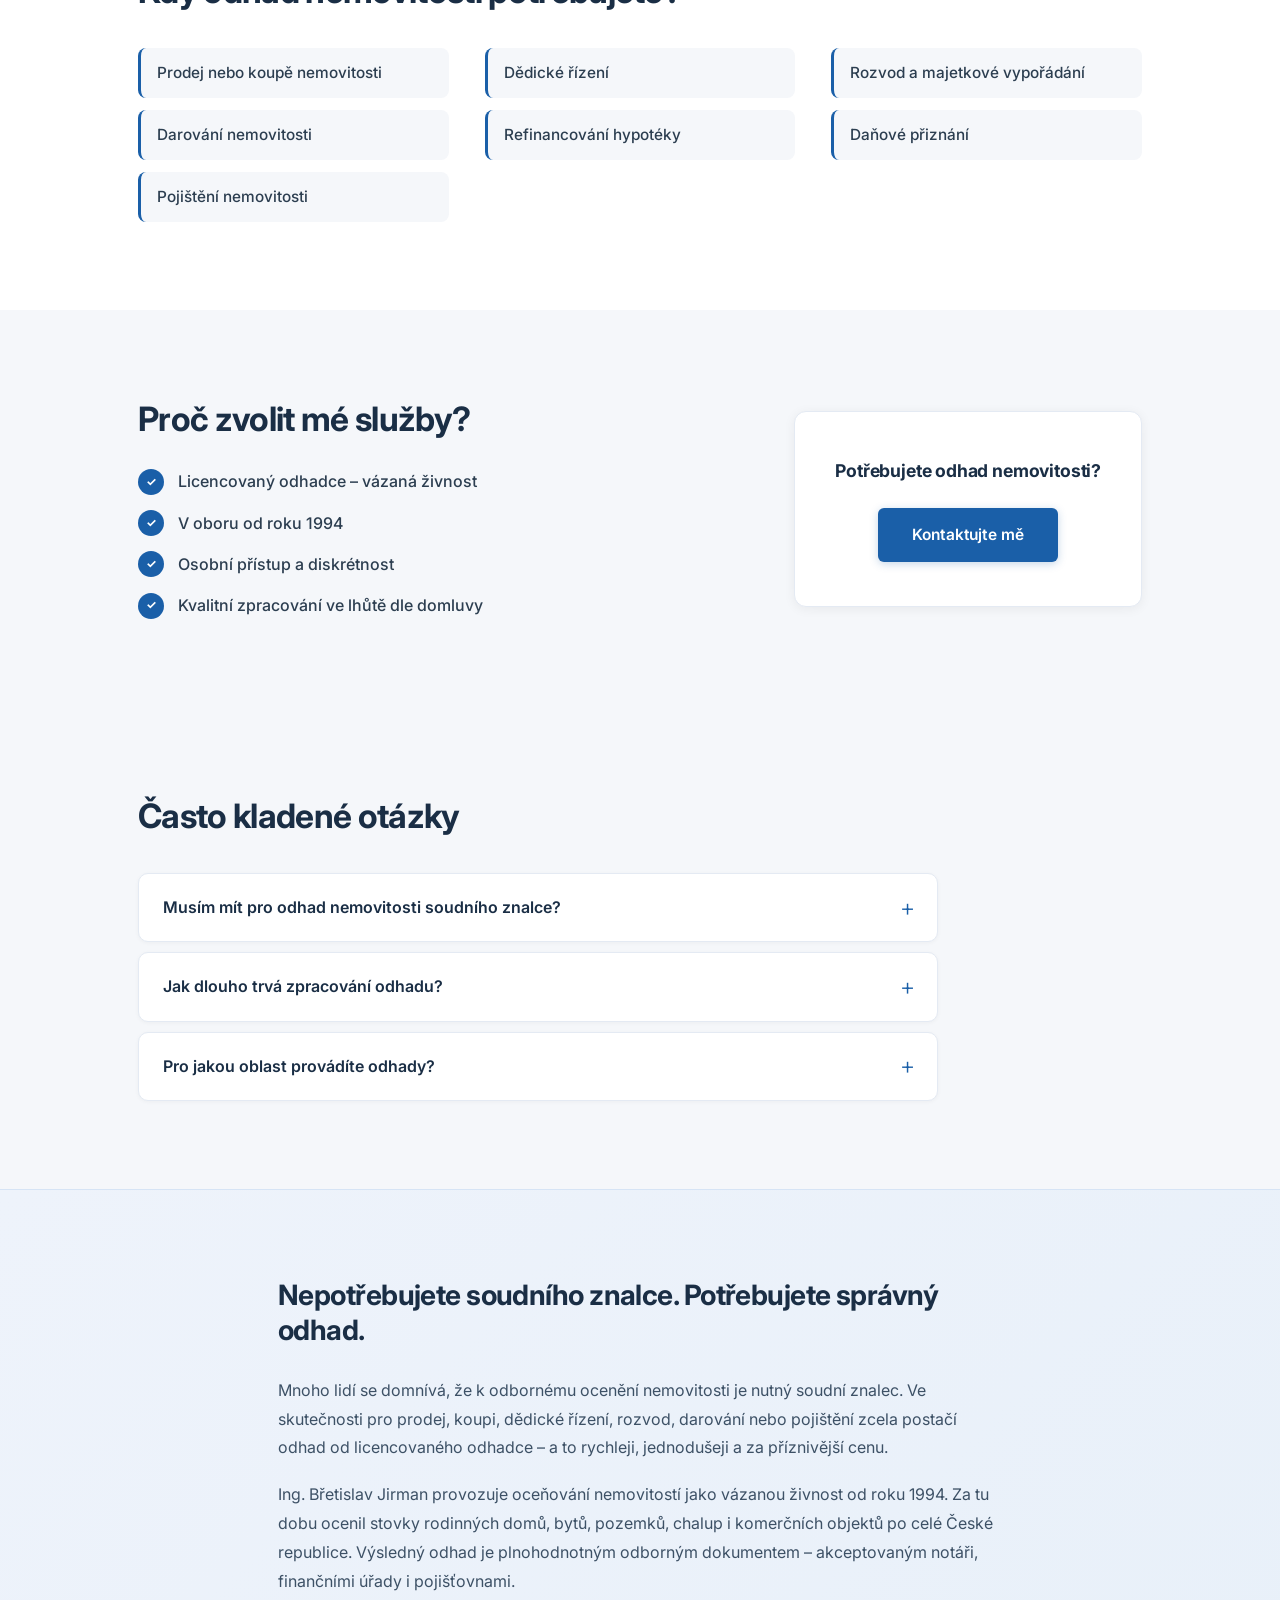
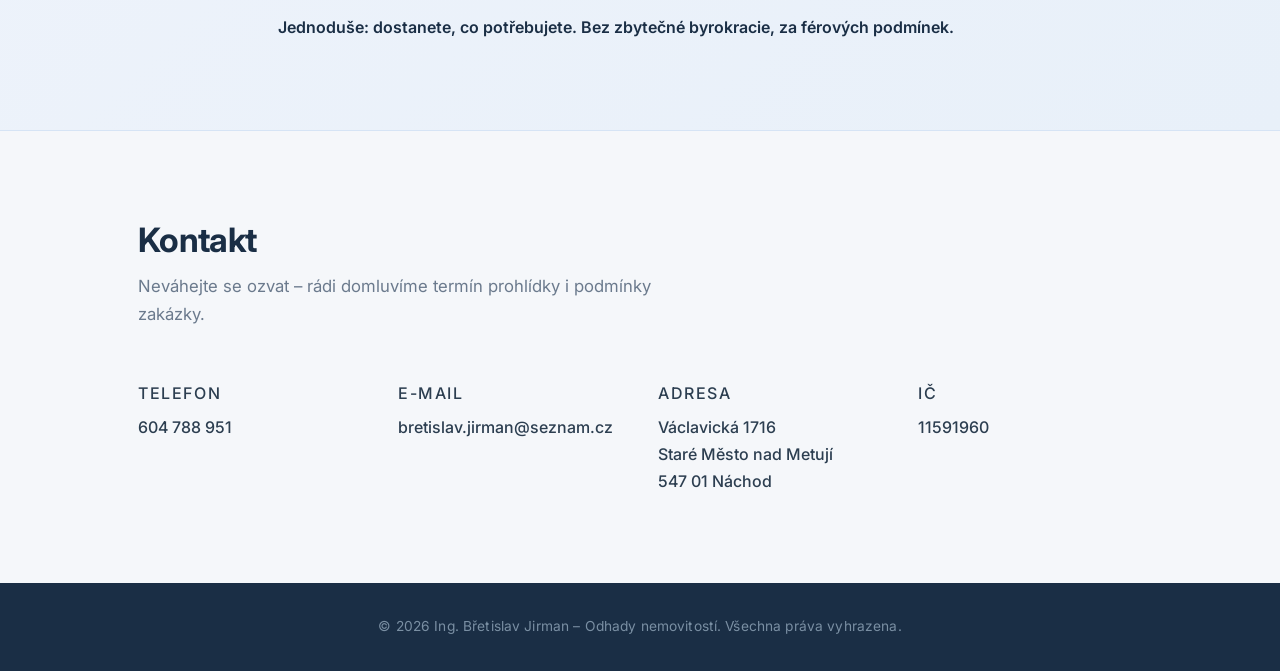
==== commit b3971757: "fix(znalec): fix FAQ marker, PR heading and remove CTA button - FAQ: use display:block + absolute-po" ====
--- a/znalec/index.html
+++ b/znalec/index.html
@@ -174,11 +174,10 @@
   <!-- PR SEKCE -->
   <section class="pr-section">
     <div class="container pr-inner">
-      <h2>Nepotřebujete soudního znalce.<br>Potřebujete správný odhad.</h2>
+      <h2>Nepotřebujete soudního znalce. Potřebujete správný odhad.</h2>
       <p>Mnoho lidí se domnívá, že k odbornému ocenění nemovitosti je nutný soudní znalec. Ve skutečnosti pro prodej, koupi, dědické řízení, rozvod, darování nebo pojištění zcela postačí odhad od licencovaného odhadce – a to rychleji, jednodušeji a za příznivější cenu.</p>
       <p>Ing. Břetislav Jirman provozuje oceňování nemovitostí jako vázanou živnost od roku 1994. Za tu dobu ocenil stovky rodinných domů, bytů, pozemků, chalup i komerčních objektů po celé České republice. Výsledný odhad je plnohodnotným odborným dokumentem – akceptovaným notáři, finančními úřady i pojišťovnami.</p>
       <p>Jednoduše: dostanete, co potřebujete. Bez zbytečné byrokracie, za férových podmínek.</p>
-      <a href="#kontakt" class="btn-primary">Nezávazně se ozvěte</a>
     </div>
   </section>
 
--- a/znalec/styles.css
+++ b/znalec/styles.css
@@ -303,13 +303,14 @@
 }
 
 /* --- FAQ --- */
-.faq { background: #fff; }
+.faq { background: #f5f7fa; }
 
 .faq-list {
   margin-top: 36px;
   display: flex;
   flex-direction: column;
   gap: 10px;
+  max-width: 800px;
 }
 
 .faq-item {
@@ -318,41 +319,44 @@
   border-radius: 10px;
   overflow: hidden;
   transition: border-color 0.2s, box-shadow 0.2s;
+  box-shadow: 0 1px 4px rgba(0,0,0,0.04);
 }
 
 .faq-item[open] {
   border-color: #b8cee8;
-  box-shadow: 0 4px 16px rgba(26,95,168,0.08);
+  box-shadow: 0 4px 16px rgba(26,95,168,0.09);
 }
 
 .faq-question {
-  display: flex;
-  justify-content: space-between;
-  align-items: center;
-  padding: 20px 24px;
+  display: block;
+  position: relative;
+  padding: 20px 56px 20px 24px;
   font-size: 1rem;
   font-weight: 600;
   color: #1a2e45;
   cursor: pointer;
   list-style: none;
-  gap: 16px;
   transition: background 0.15s;
 }
 .faq-question:hover { background: #f8fafc; }
+.faq-question::marker,
 .faq-question::-webkit-details-marker { display: none; }
 
 .faq-question::after {
   content: '+';
+  position: absolute;
+  right: 22px;
+  top: 50%;
+  transform: translateY(-50%);
   font-size: 1.5rem;
   font-weight: 300;
   color: #1a5fa8;
-  flex-shrink: 0;
   line-height: 1;
   transition: transform 0.25s ease;
 }
 
 .faq-item[open] .faq-question::after {
-  transform: rotate(45deg);
+  transform: translateY(-50%) rotate(45deg);
 }
 
 .faq-answer {
@@ -364,7 +368,7 @@
   font-size: 0.97rem;
   color: #5a6a7a;
   line-height: 1.75;
-  margin-top: 18px;
+  margin-top: 16px;
 }
 
 /* --- PR section --- */
@@ -379,6 +383,7 @@
 }
 
 .pr-inner h2 {
+  font-size: clamp(1.3rem, 2.5vw, 1.75rem);
   margin-bottom: 28px;
 }
 
@@ -392,10 +397,7 @@
 .pr-inner p:last-of-type {
   font-weight: 600;
   color: #1a2e45;
-}
-
-.pr-inner .btn-primary {
-  margin-top: 12px;
+  margin-bottom: 0;
 }
 
 /* --- Contact --- */
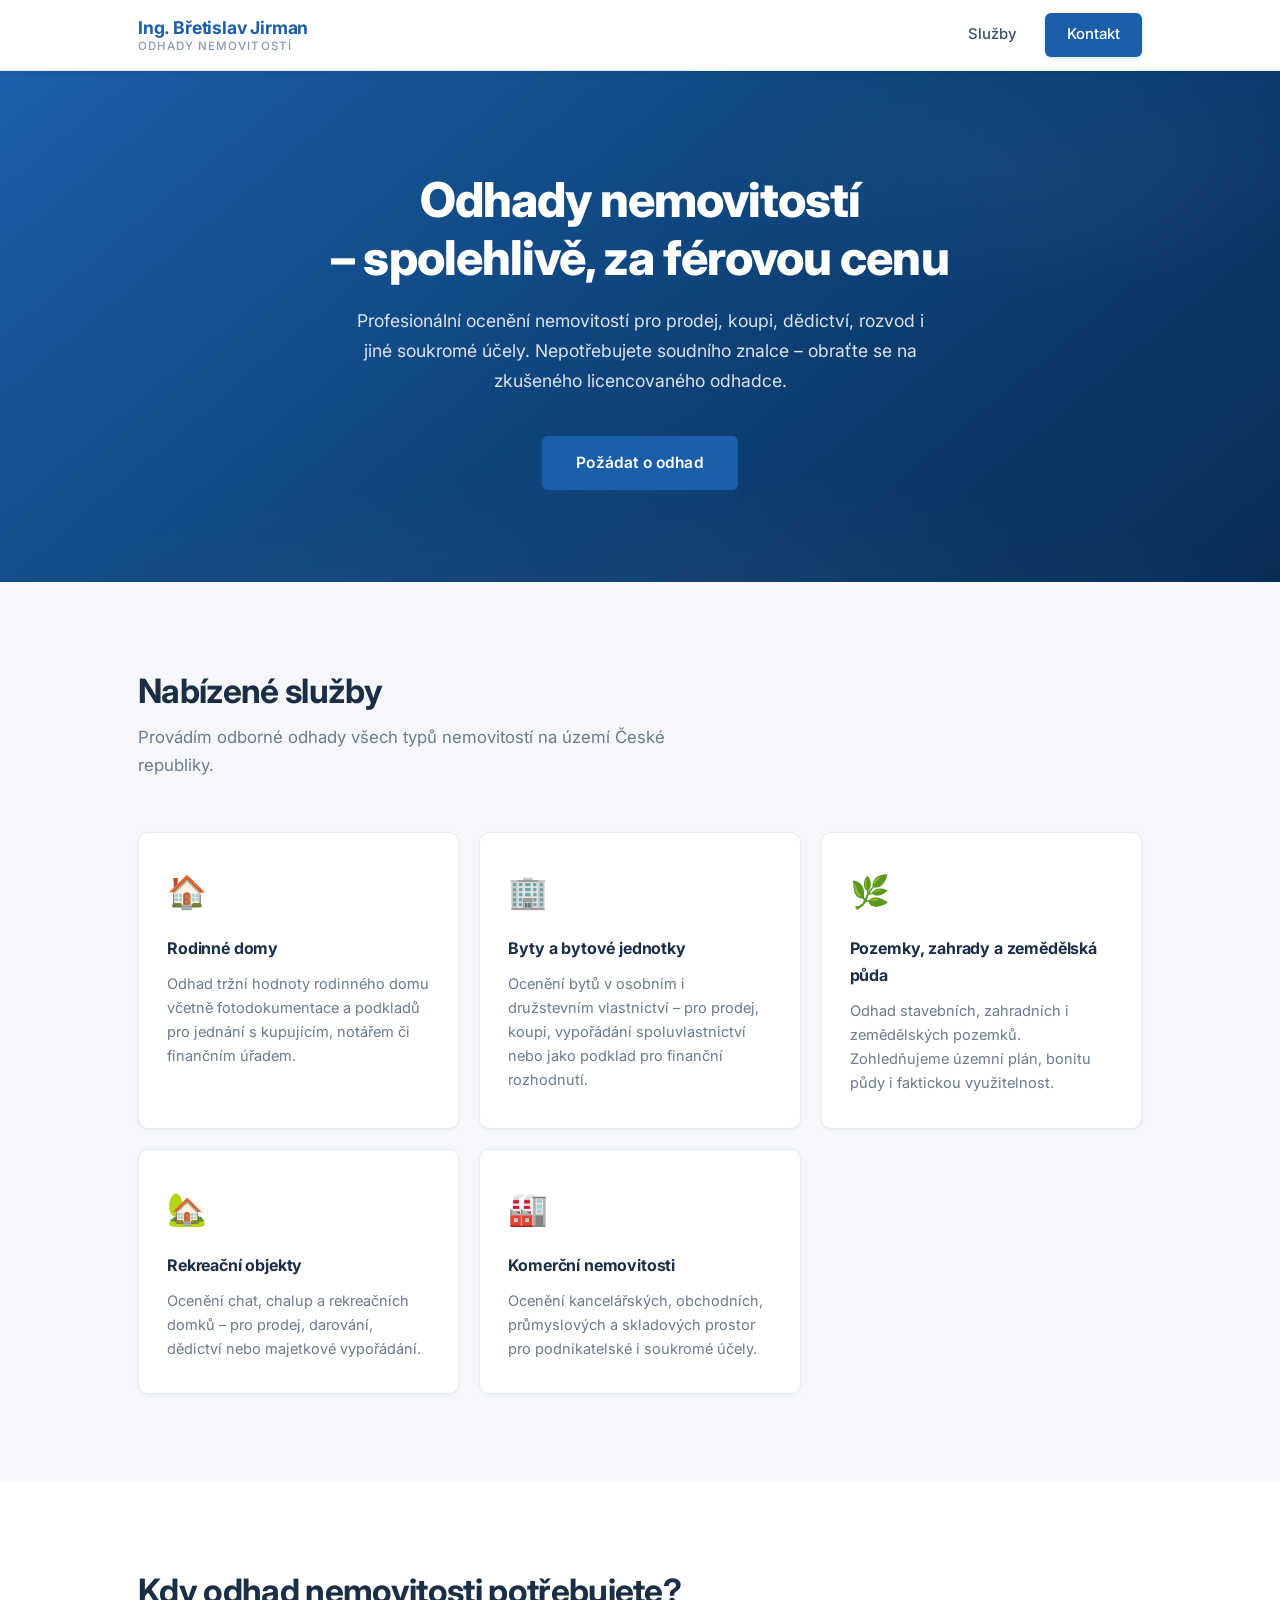
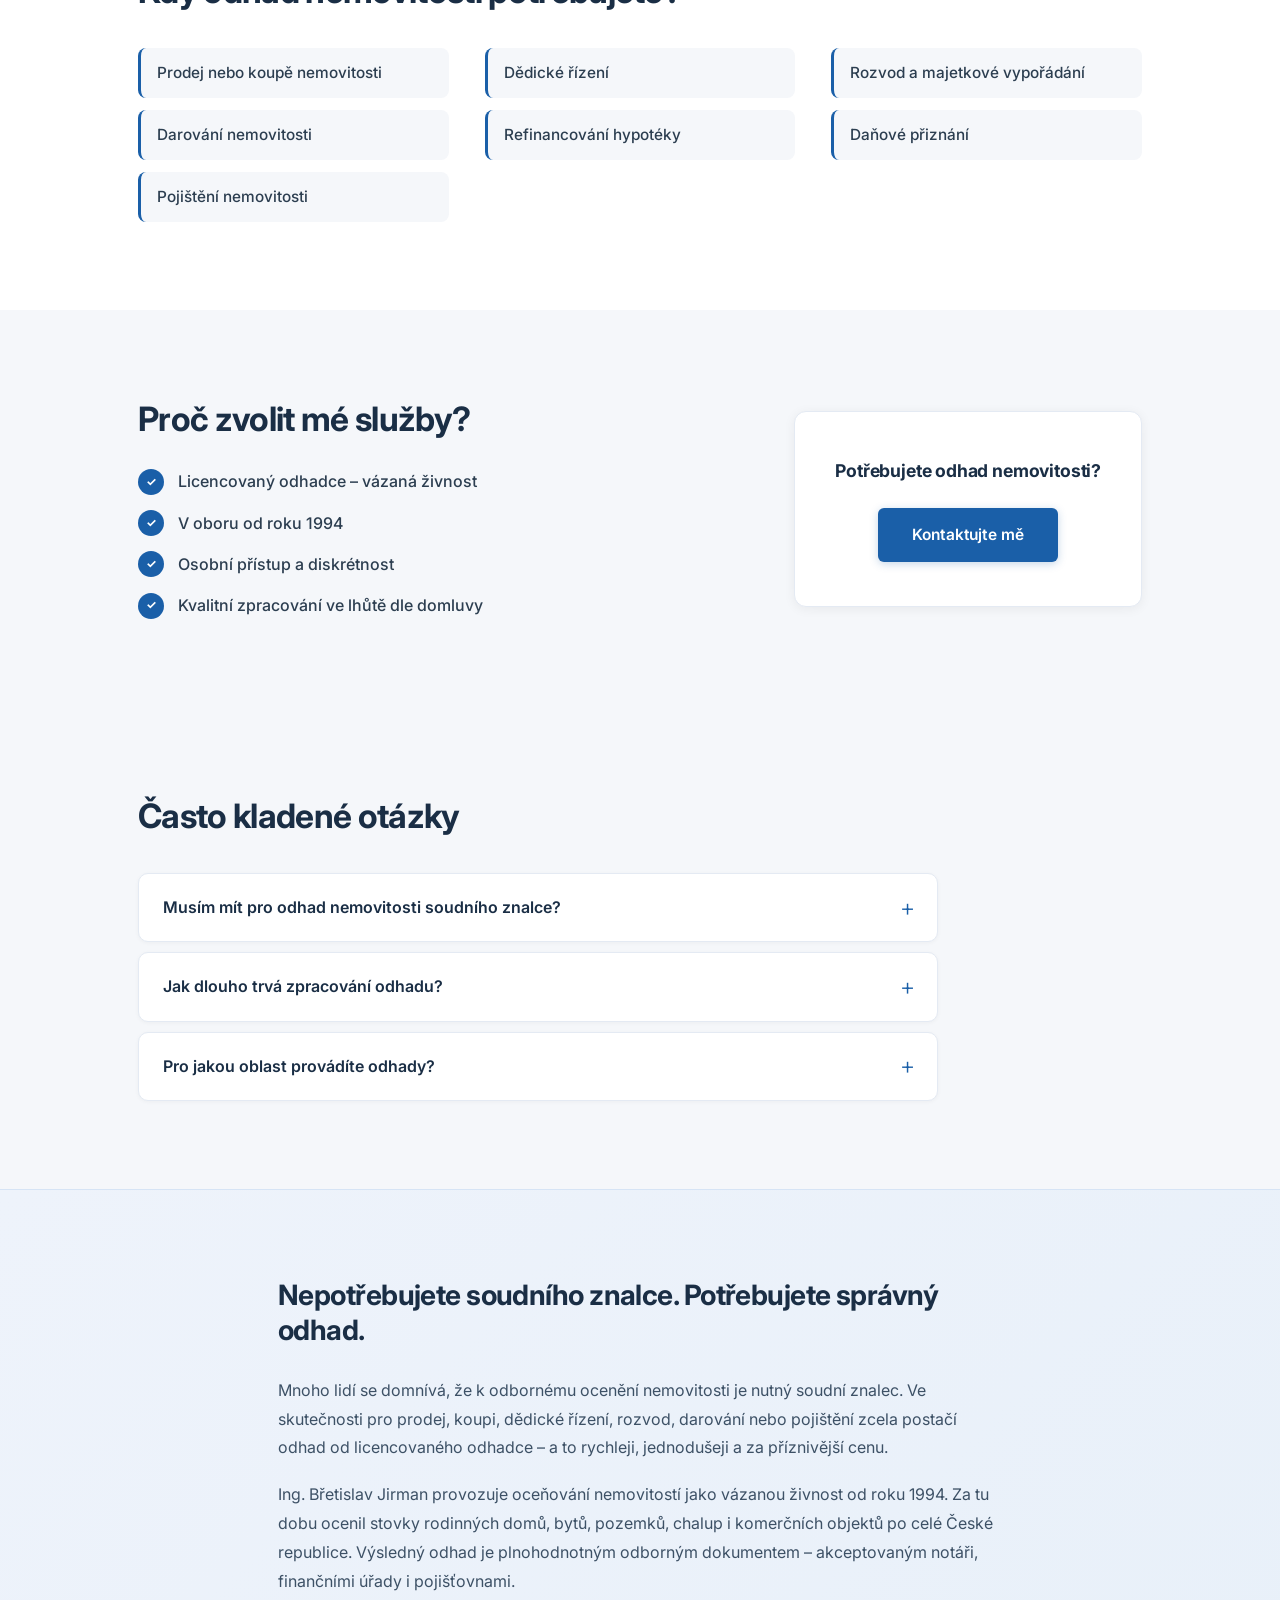
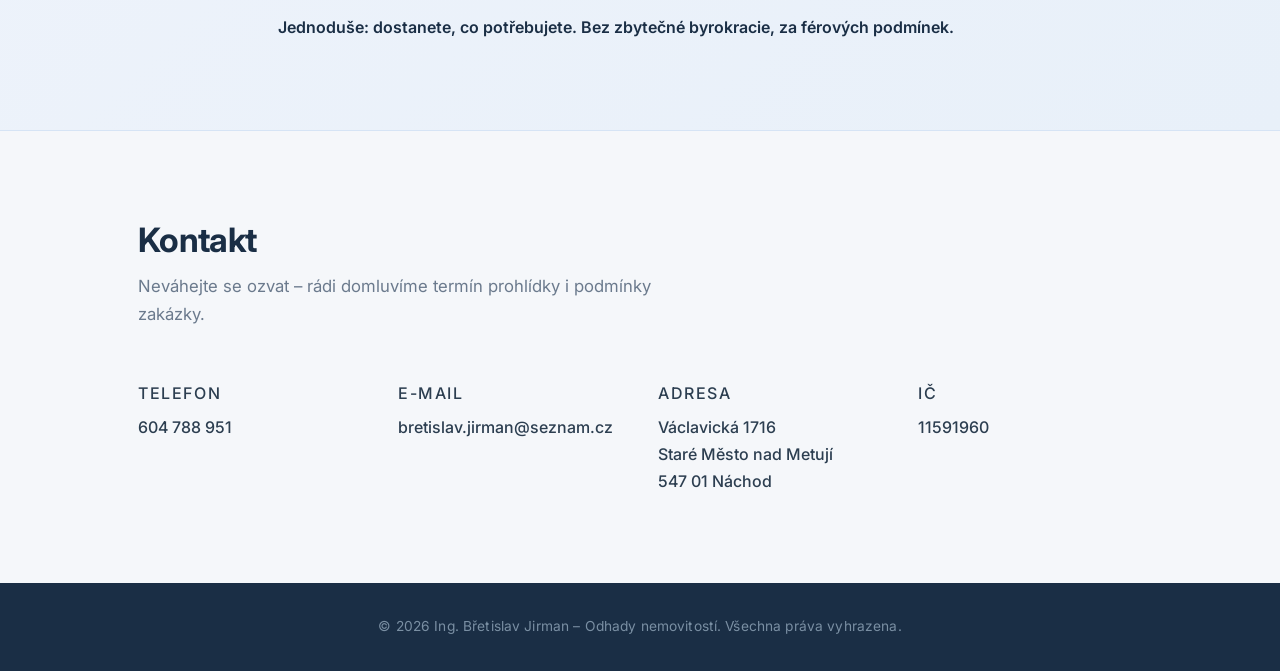
==== commit a7fd996d: "fix(znalec): line break in hero H1 before dash https://claude.ai/code/session_014cFjUJVWfk7xR5kZrme8" ====
--- a/znalec/index.html
+++ b/znalec/index.html
@@ -58,7 +58,7 @@
   <!-- HERO -->
   <section class="hero">
     <div class="container">
-      <h1>Odhady nemovitostí – spolehlivě, za férovou cenu</h1>
+      <h1>Odhady nemovitostí<br>– spolehlivě, za férovou cenu</h1>
       <p class="hero-sub">Profesionální ocenění nemovitostí pro prodej, koupi, dědictví, rozvod i jiné soukromé účely. Nepotřebujete soudního znalce – obraťte se na zkušeného licencovaného odhadce.</p>
       <a href="#kontakt" class="btn-primary">Požádat o odhad</a>
     </div>
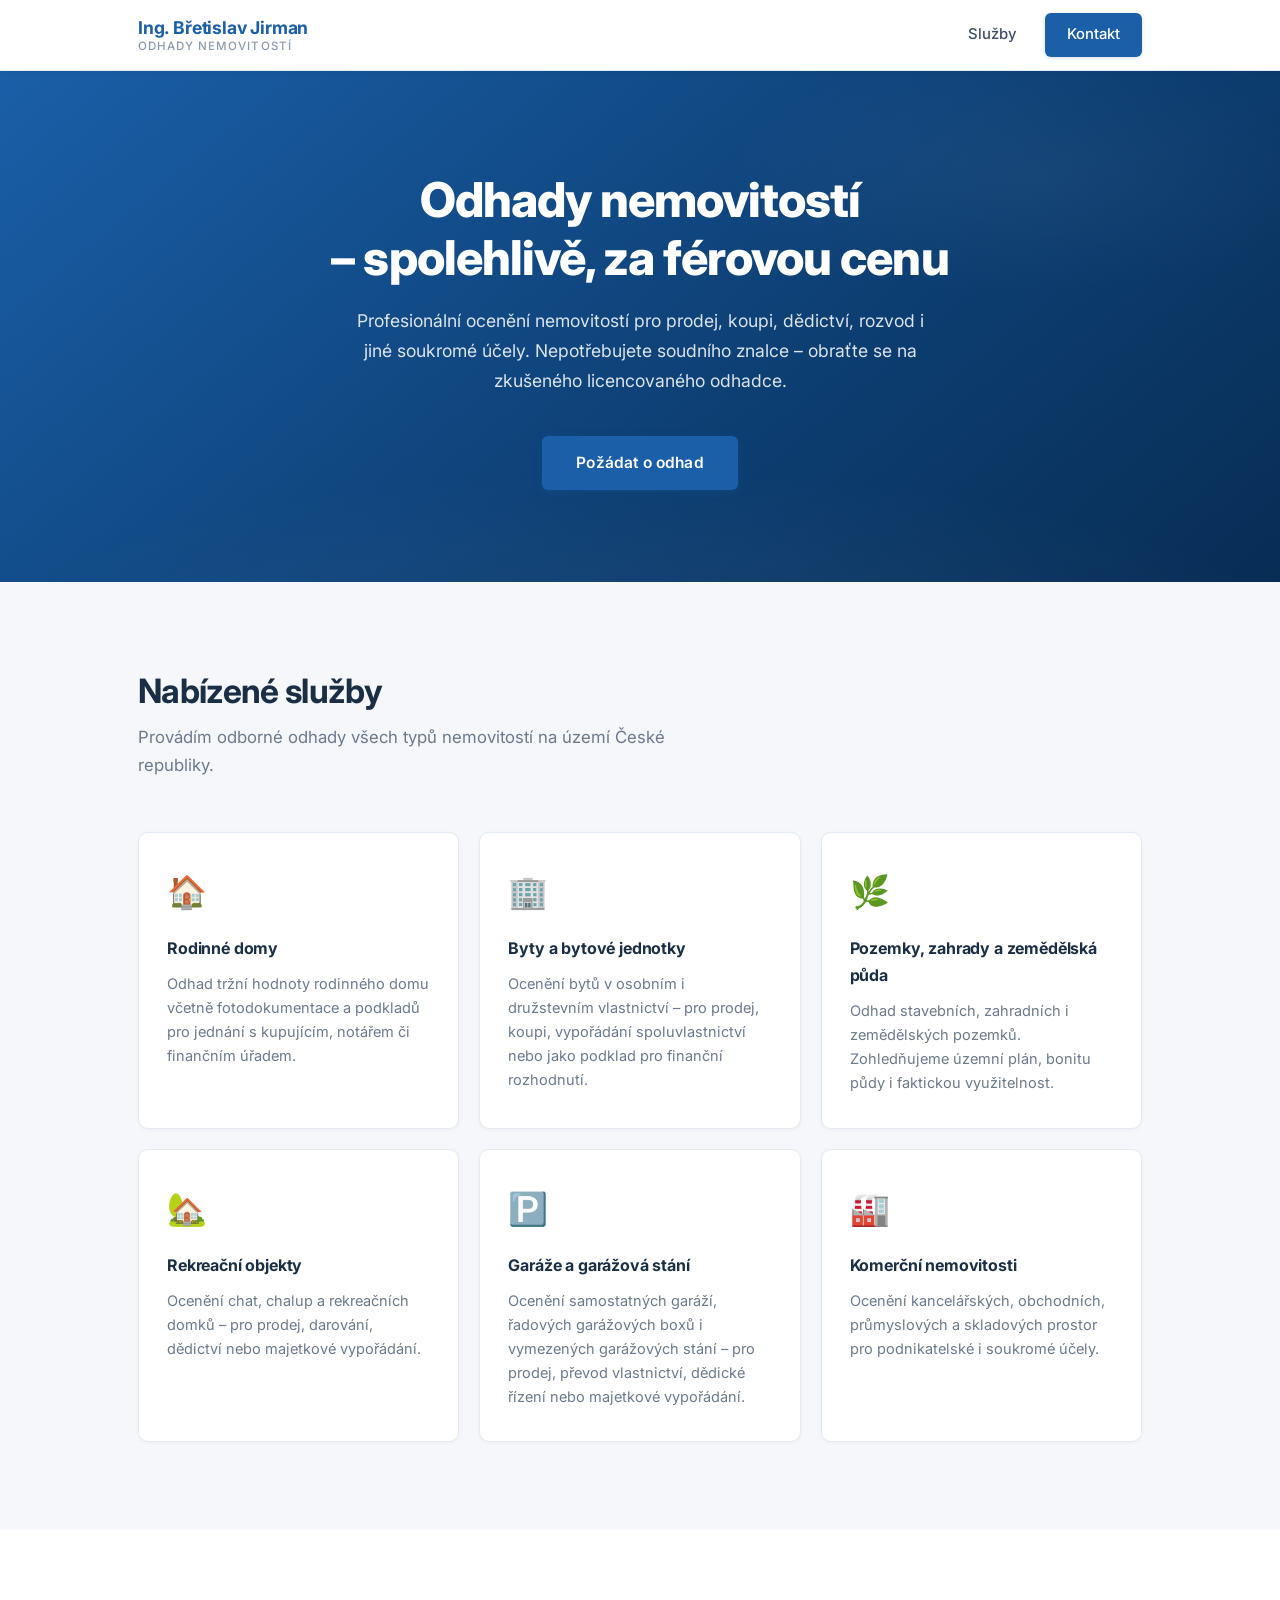
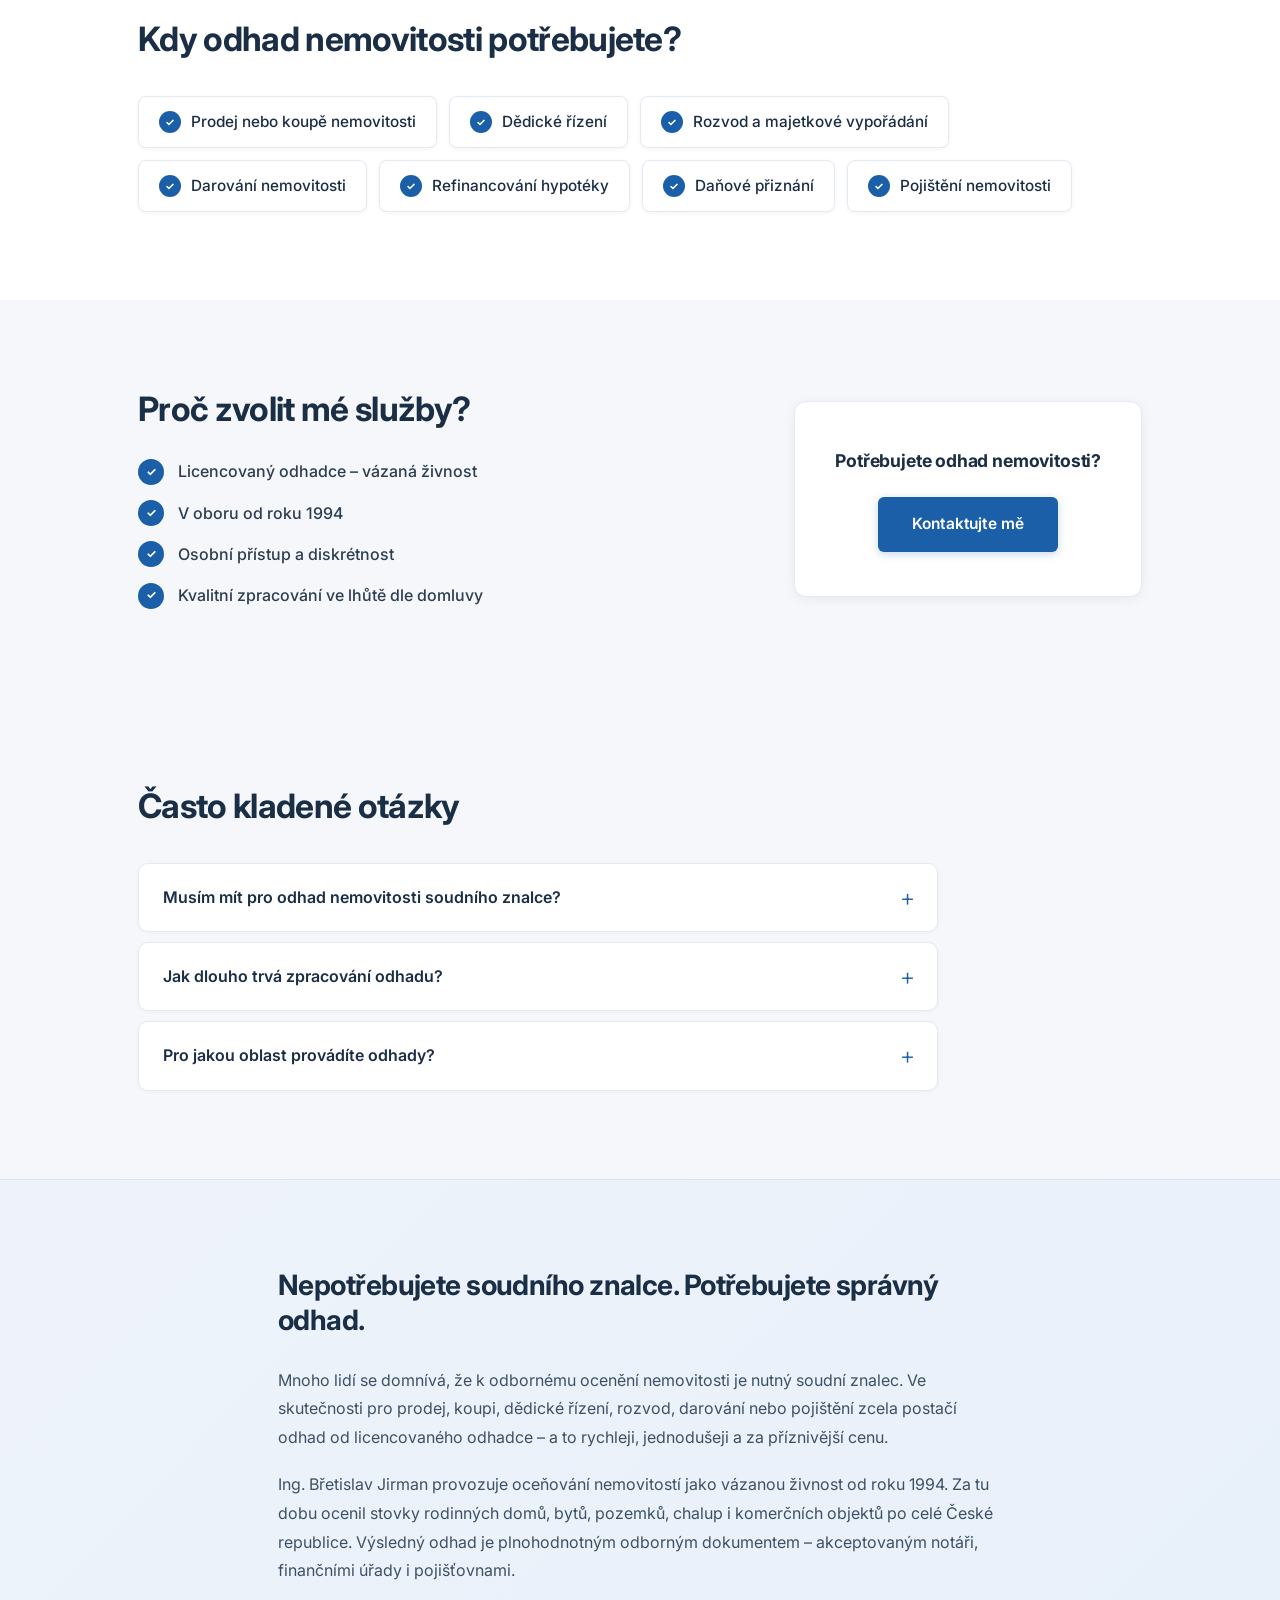
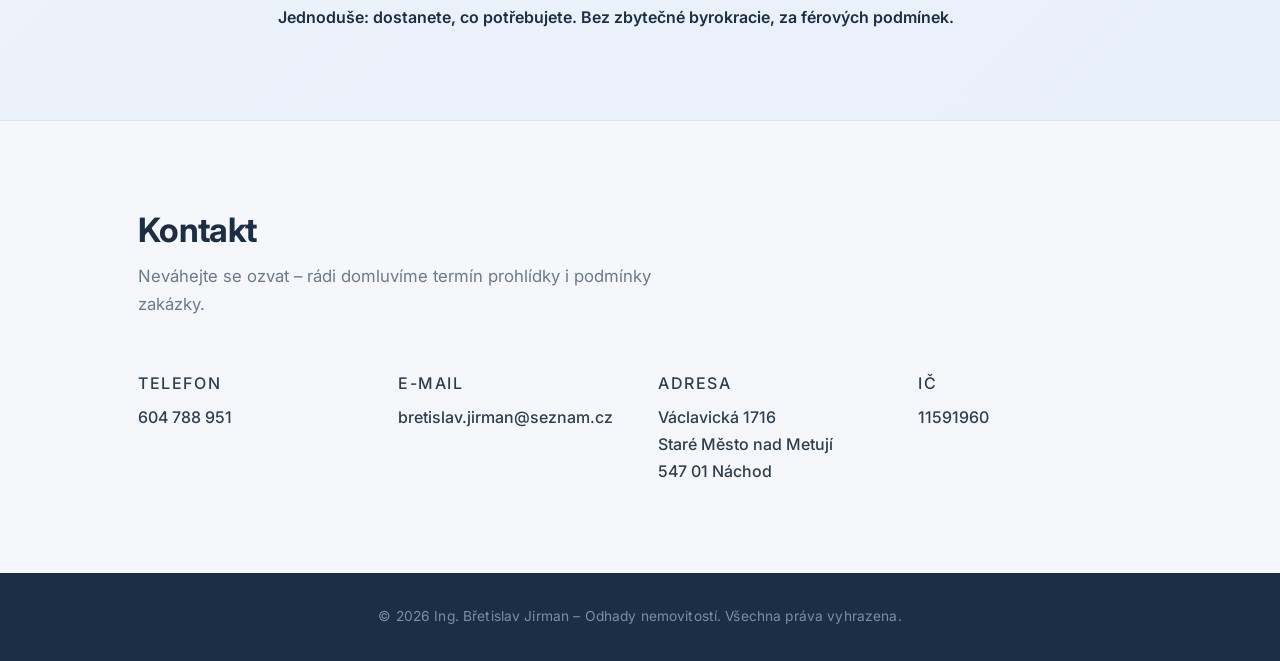
==== commit 425bf0cb: "feat(znalec): add Garáže a garážová stání service card https://claude.ai/code/session_014cFjUJVWfk7x" ====
--- a/znalec/index.html
+++ b/znalec/index.html
@@ -96,6 +96,12 @@
         </div>
 
         <div class="service-card">
+          <div class="service-icon">🅿️</div>
+          <h3>Garáže a garážová stání</h3>
+          <p>Ocenění samostatných garáží, řadových garážových boxů i vymezených garážových stání – pro prodej, převod vlastnictví, dědické řízení nebo majetkové vypořádání.</p>
+        </div>
+
+        <div class="service-card">
           <div class="service-icon">🏭</div>
           <h3>Komerční nemovitosti</h3>
           <p>Ocenění kancelářských, obchodních, průmyslových a skladových prostor pro podnikatelské i soukromé účely.</p>
--- a/znalec/styles.css
+++ b/znalec/styles.css
@@ -220,26 +220,46 @@
 
 .when-list {
   list-style: none;
-  display: grid;
-  grid-template-columns: repeat(auto-fit, minmax(230px, 1fr));
-  gap: 12px 36px;
+  display: flex;
+  flex-wrap: wrap;
+  gap: 12px;
   margin-top: 36px;
 }
 
 .when-list li {
   display: flex;
   align-items: center;
-  gap: 12px;
-  padding: 12px 16px;
-  background: #f5f7fa;
+  gap: 10px;
+  padding: 12px 20px;
+  background: #fff;
+  border: 1px solid #e4eaf3;
   border-radius: 8px;
-  border-left: 3px solid #1a5fa8;
   font-size: 0.96rem;
-  color: #2c3e50;
+  color: #1a2e45;
   font-weight: 500;
-  transition: background 0.15s;
-}
-.when-list li:hover { background: #eef2f8; }
+  box-shadow: 0 1px 4px rgba(0,0,0,0.05);
+  transition: box-shadow 0.2s, border-color 0.2s;
+}
+
+.when-list li:hover {
+  border-color: #b8cee8;
+  box-shadow: 0 3px 10px rgba(26,95,168,0.1);
+}
+
+.when-list li::before {
+  content: '✓';
+  display: inline-flex;
+  align-items: center;
+  justify-content: center;
+  width: 22px;
+  height: 22px;
+  min-width: 22px;
+  background: #1a5fa8;
+  color: #fff;
+  border-radius: 50%;
+  font-size: 0.68rem;
+  font-weight: 700;
+}
 
 /* --- Why section --- */
 .why { background: #f5f7fa; }
